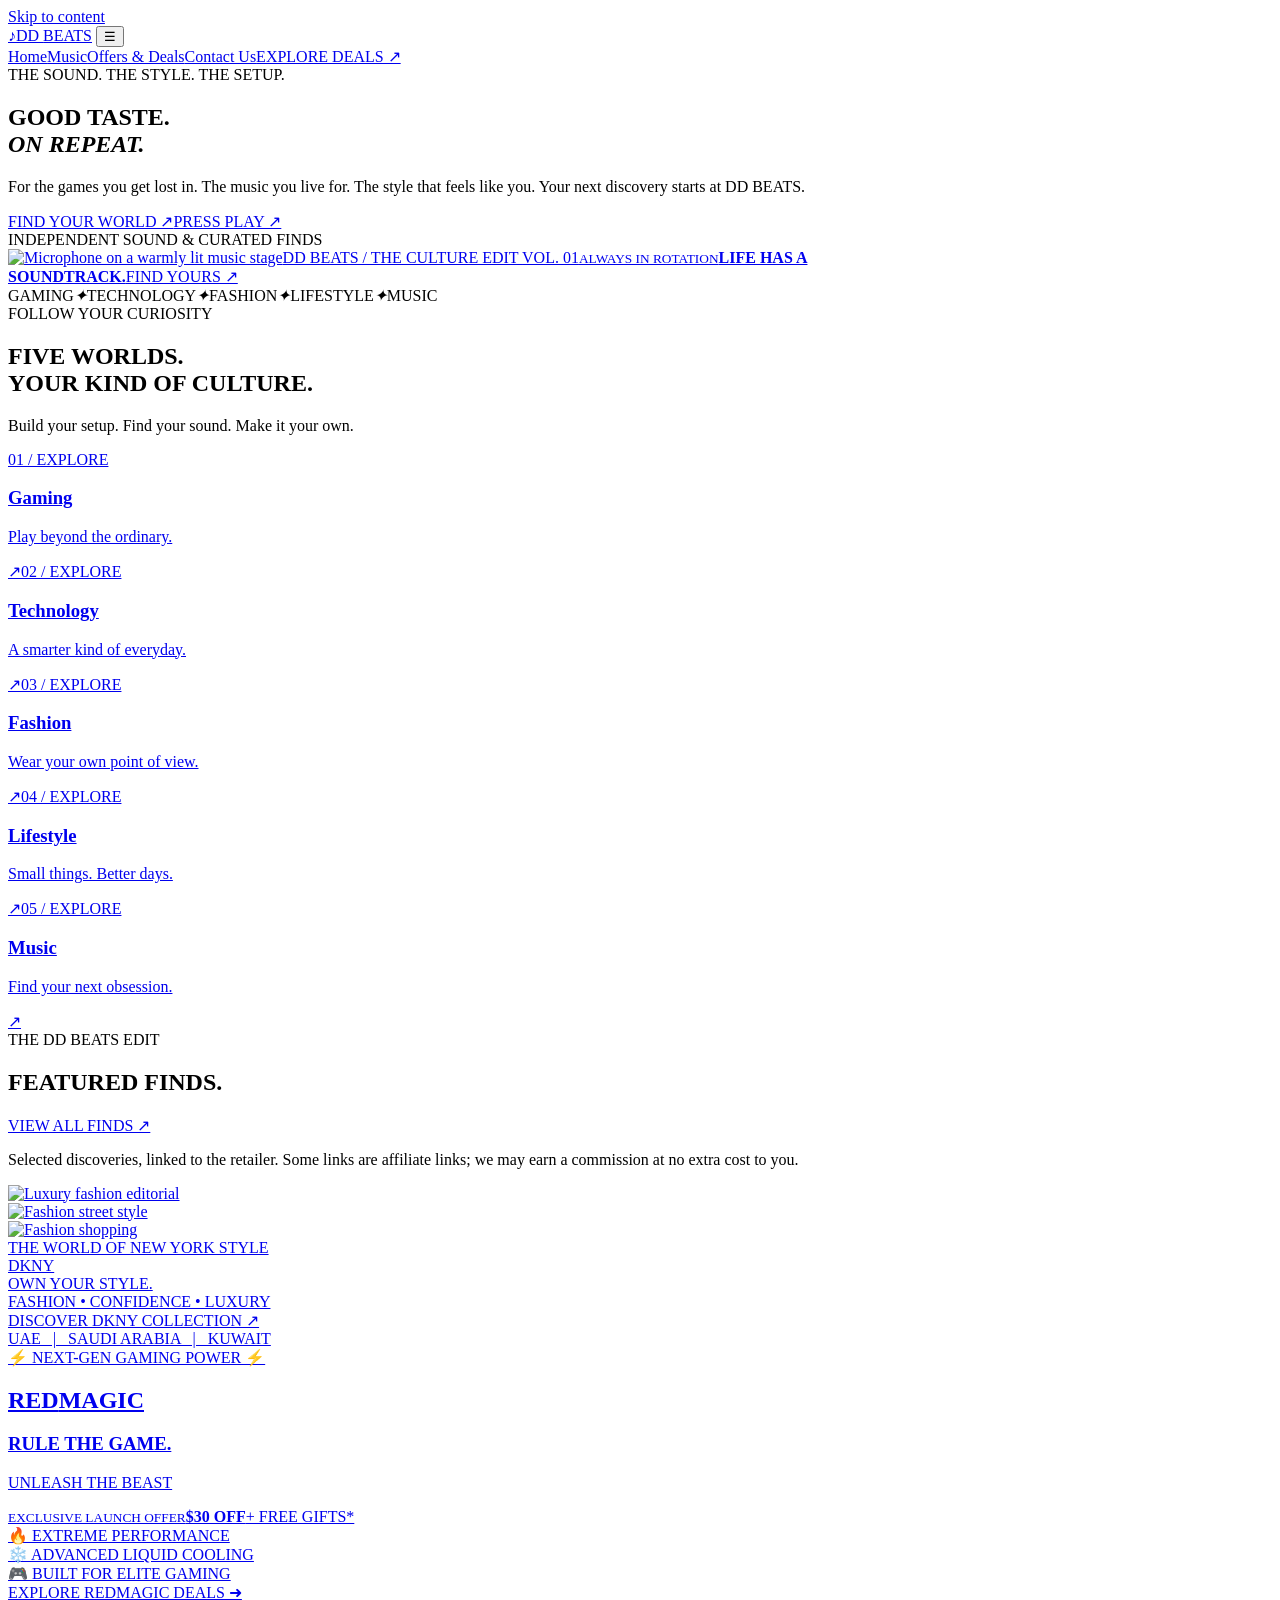
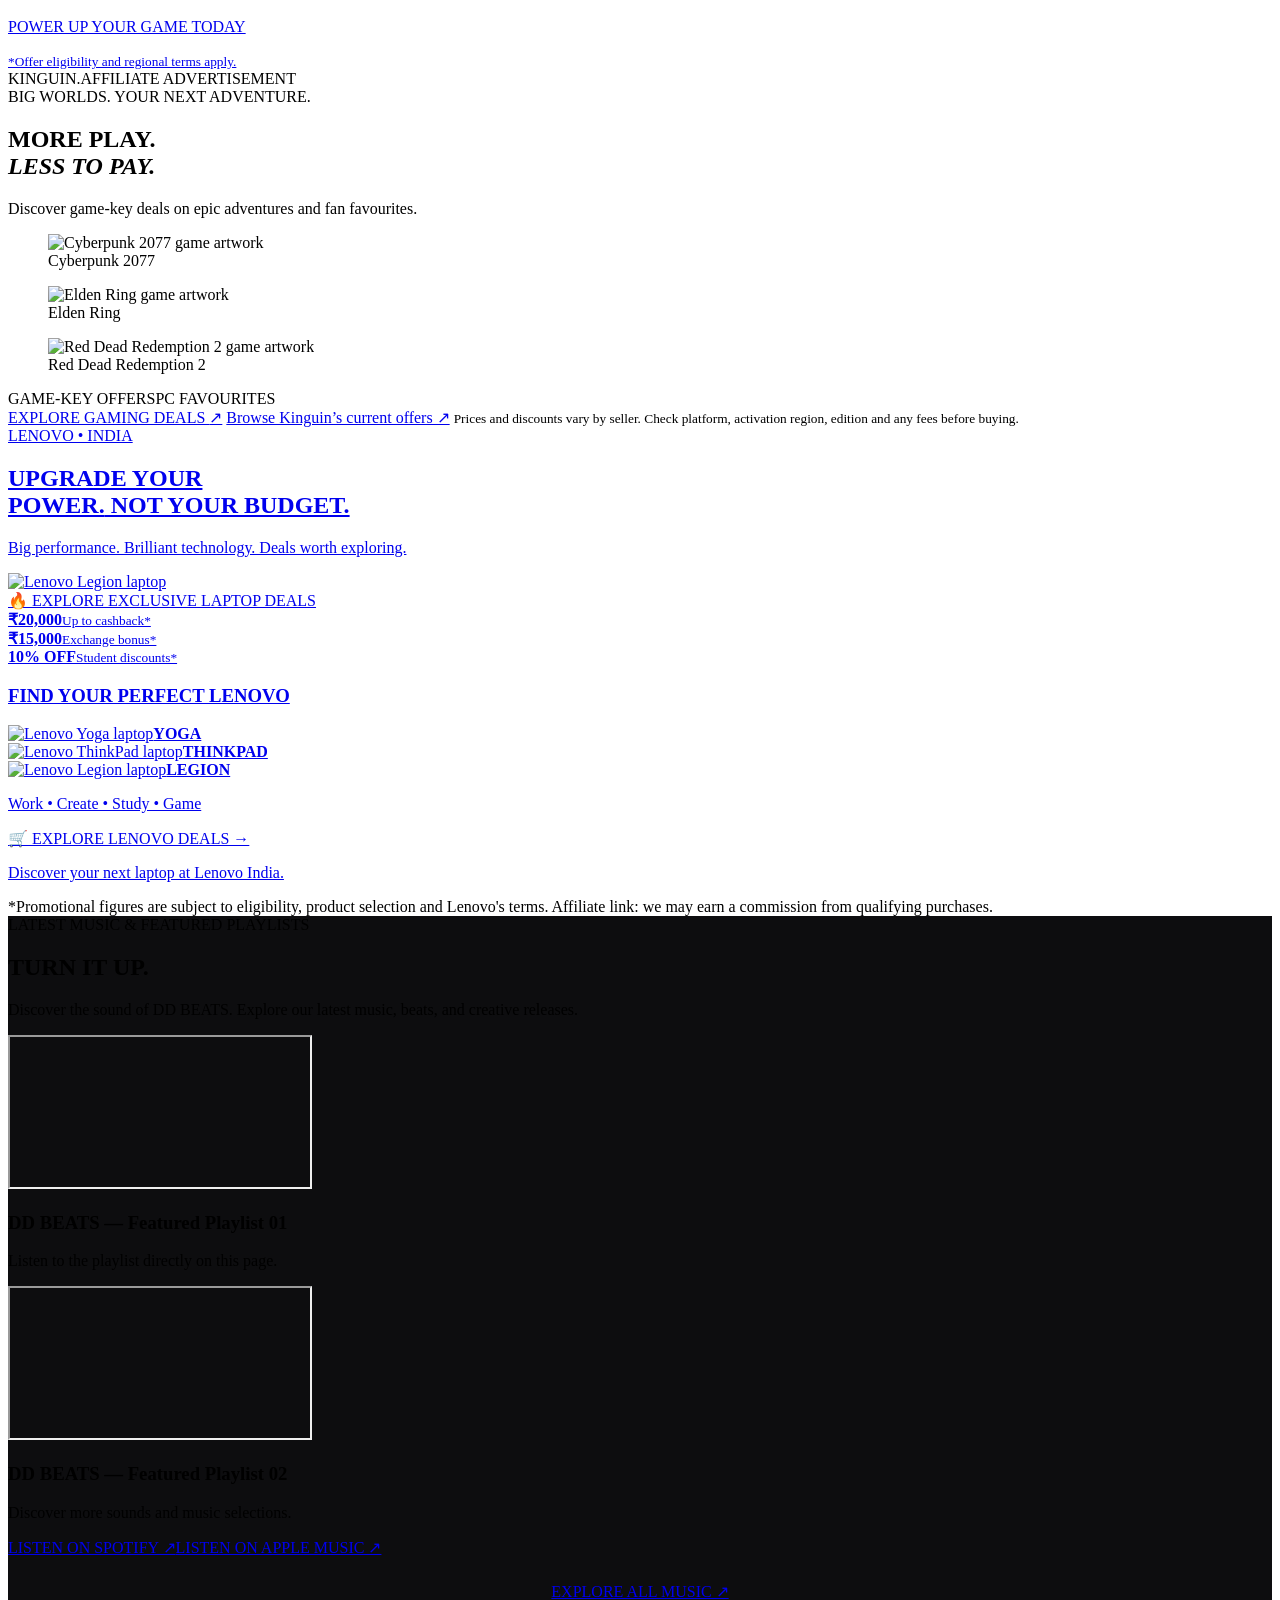
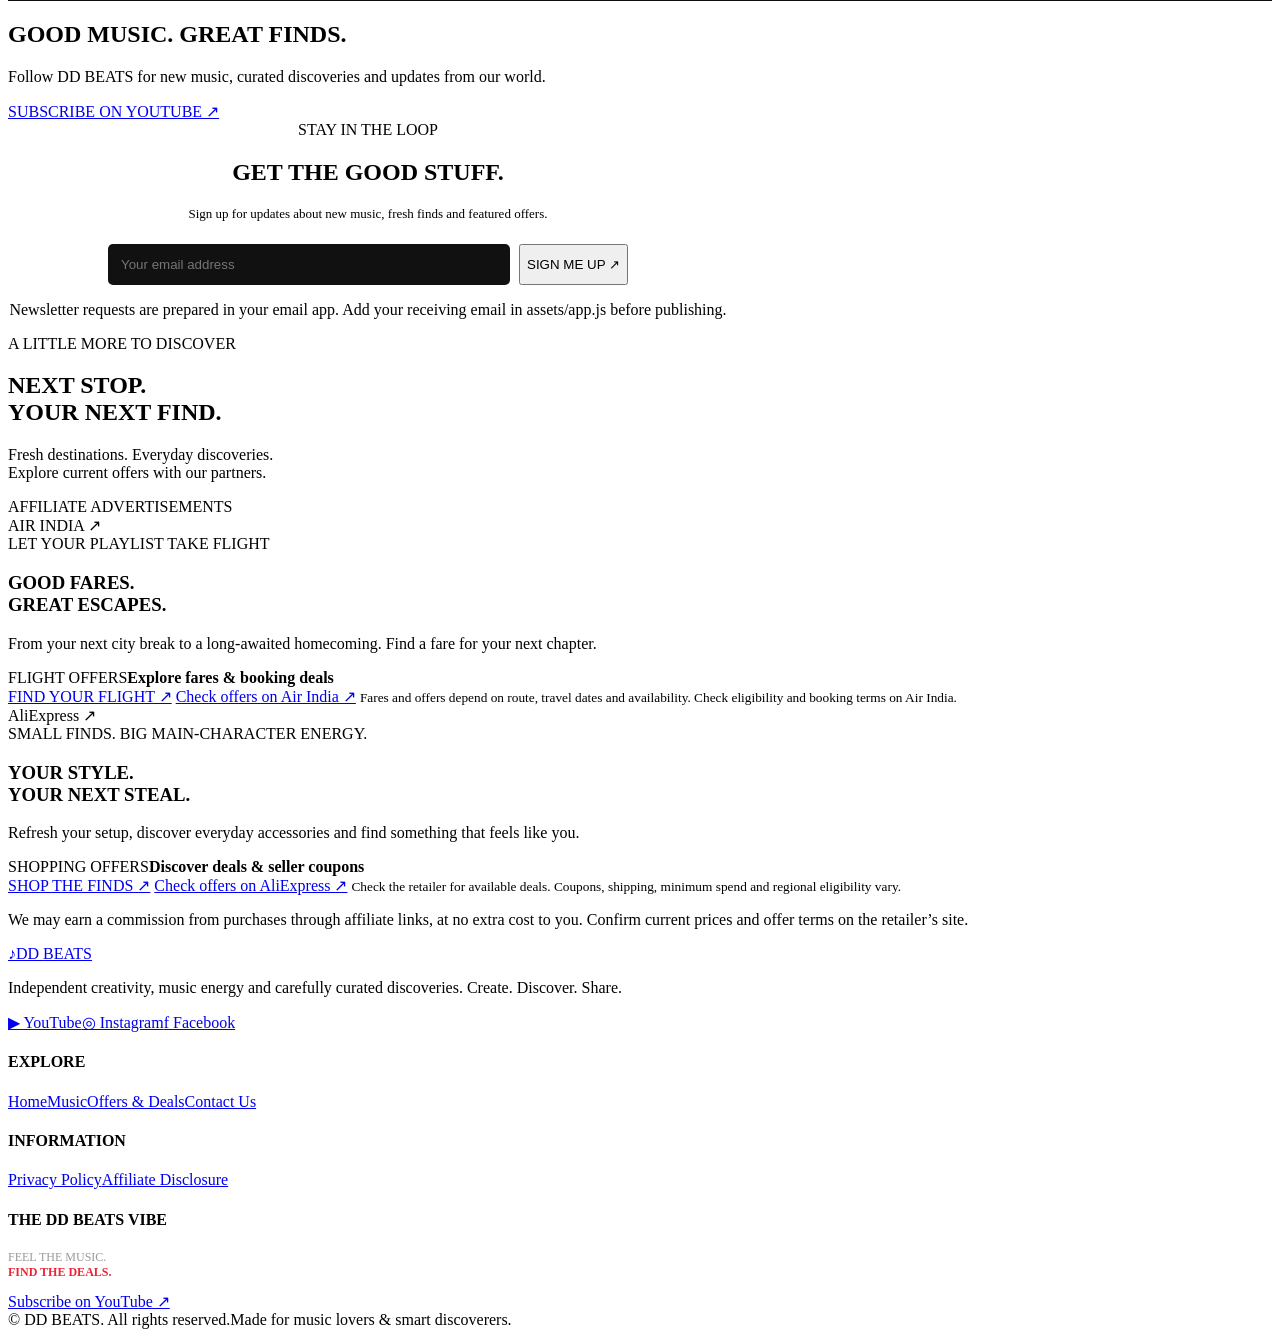
==== index.html @ 1988c942 "Add files via upload" ====
<!doctype html><html lang="en"><head><meta charset="utf-8"><meta name="viewport" content="width=device-width,initial-scale=1">
    <meta name="theme-color" content="#080809"><meta name="description" content="DD BEATS — Feel the Music. Find the Deals. Discover music, entertainment, gadgets and curated offers.">
    <title>Home | DD BEATS</title><link rel="icon" href="assets/favicon.svg" type="image/svg+xml"><link rel="stylesheet" href="assets/style.css"></head><body><a class="skip-link" href="#main-content">Skip to content</a><div class="topline"></div><header class="site-header"><div class="container nav-wrap">
    <a class="brand" href="index.html" aria-label="DD BEATS home"><span class="brand-mark">♪</span>DD <span>BEATS</span></a>
    <button type="button" class="menu-btn" aria-label="Open navigation" aria-expanded="false" aria-controls="main-navigation">☰</button>
    <nav id="main-navigation" class="nav" aria-label="Main navigation"><a href="index.html" class="active">Home</a><a href="music.html" class="">Music</a><a href="deals.html" class="">Offers & Deals</a><a href="contact.html" class="">Contact Us</a><a class="nav-cta" href="deals.html">EXPLORE DEALS ↗</a></nav>
    </div></header>
<main id="main-content"><section class="hero editorial-hero"><div class="container hero-grid"><div class="hero-intro"><span class="eyebrow">THE SOUND. THE STYLE. THE SETUP.</span><h1>GOOD TASTE.<br><em>ON REPEAT.</em></h1><p class="hero-copy">For the games you get lost in. The music you live for. The style that feels like you. Your next discovery starts at DD BEATS.</p><div class="actions"><a class="btn" href="#explore-worlds">FIND YOUR WORLD ↗</a><a class="btn btn-outline" href="music.html">PRESS PLAY ↗</a></div><div class="hero-footnote"><span class="live-dot"></span> INDEPENDENT SOUND & CURATED FINDS</div></div><a class="hero-cover" href="music.html"><img src="https://images.unsplash.com/photo-1516280440614-37939bbacd81?auto=format&amp;fit=crop&amp;w=1000&amp;q=85" alt="Microphone on a warmly lit music stage" fetchpriority="high"><span class="cover-top">DD BEATS / THE CULTURE EDIT <span>VOL. 01</span></span><span class="cover-bottom"><small>ALWAYS IN ROTATION</small><strong>LIFE HAS A<br>SOUNDTRACK.</strong><span>FIND YOURS ↗</span></span></a></div></section>
<div class="theme-strip"><div class="container"><span>GAMING</span><i>✦</i><span>TECHNOLOGY</span><i>✦</i><span>FASHION</span><i>✦</i><span>LIFESTYLE</span><i>✦</i><span>MUSIC</span></div></div>
<section class="section worlds" id="explore-worlds"><div class="container"><div class="section-head"><div><span class="eyebrow">FOLLOW YOUR CURIOSITY</span><h2>FIVE WORLDS.<br><span>YOUR KIND OF CULTURE.</span></h2></div><p>Build your setup. Find your sound. Make it your own.</p></div><div class="world-grid"><a class="world-card world-gaming" href="deals.html#gaming"><img src="assets/images/kinguin-cyberpunk.jpg" alt="" loading="lazy"><span class="world-number">01 / EXPLORE</span><div><h3>Gaming</h3><p>Play beyond the ordinary.</p></div><span class="world-arrow" aria-hidden="true">↗</span></a><a class="world-card world-technology" href="deals.html#technology"><img src="assets/images/lenovo-yoga.jpg" alt="" loading="lazy"><span class="world-number">02 / EXPLORE</span><div><h3>Technology</h3><p>A smarter kind of everyday.</p></div><span class="world-arrow" aria-hidden="true">↗</span></a><a class="world-card world-fashion" href="deals.html#fashion"><img src="https://images.unsplash.com/photo-1529139574466-a303027c1d8b?auto=format&fit=crop&w=800&q=80" alt="" loading="lazy"><span class="world-number">03 / EXPLORE</span><div><h3>Fashion</h3><p>Wear your own point of view.</p></div><span class="world-arrow" aria-hidden="true">↗</span></a><a class="world-card world-lifestyle" href="deals.html#lifestyle"><img src="https://images.unsplash.com/photo-1523275335684-37898b6baf30?auto=format&fit=crop&w=800&q=80" alt="" loading="lazy"><span class="world-number">04 / EXPLORE</span><div><h3>Lifestyle</h3><p>Small things. Better days.</p></div><span class="world-arrow" aria-hidden="true">↗</span></a><a class="world-card world-music" href="music.html"><img src="https://images.unsplash.com/photo-1505740420928-5e560c06d30e?auto=format&fit=crop&w=800&q=80" alt="" loading="lazy"><span class="world-number">05 / EXPLORE</span><div><h3>Music</h3><p>Find your next obsession.</p></div><span class="world-arrow" aria-hidden="true">↗</span></a></div></div></section><section class="section-sm" id="featured-deals"><div class="container"><div class="section-head"><div><span class="eyebrow">THE DD BEATS EDIT</span><h2>FEATURED <span>FINDS.</span></h2></div><a class="text-link" href="deals.html#featured-deals">VIEW ALL FINDS ↗</a></div><div class="deal-grid home-finds" id="homeFinds"></div><p class="edit-note">Selected discoveries, linked to the retailer. Some links are affiliate links; we may earn a commission at no extra cost to you.</p></div></section><section class="section-sm" aria-label="DKNY sponsored collection"><div class="container">
<a class="dkny-link" href="https://plrvq.com/g/o8vhdobxgs20f57aac0a414deb9469/" target="_blank" rel="nofollow sponsored noopener" aria-label="Discover DKNY collection (opens in a new tab)">
<div class="dkny-ad">
  <div class="dkny-photo photo-one"><img src="https://images.unsplash.com/photo-1539109136881-3be0616acf4b?w=700&amp;auto=format&amp;fit=crop" alt="Luxury fashion editorial" loading="lazy"></div>
  <div class="dkny-photo photo-two"><img src="https://images.unsplash.com/photo-1529139574466-a303027c1d8b?w=700&amp;auto=format&amp;fit=crop" alt="Fashion street style" loading="lazy"></div>
  <div class="dkny-photo photo-three"><img src="https://images.unsplash.com/photo-1483985988355-763728e1935b?w=700&amp;auto=format&amp;fit=crop" alt="Fashion shopping" loading="lazy"></div>
  <div class="dkny-overlay"></div>
  <div class="dkny-content">
    <div class="dkny-top">THE WORLD OF NEW YORK STYLE</div>
    <div class="dkny-logo">DKNY</div>
    <div class="dkny-line"></div>
    <div class="dkny-heading">OWN YOUR STYLE.</div>
    <div class="dkny-sub">FASHION • CONFIDENCE • LUXURY</div>
    <div class="dkny-button">DISCOVER DKNY COLLECTION ↗</div>
    <div class="dkny-bottom">UAE &nbsp; | &nbsp; SAUDI ARABIA &nbsp; | &nbsp; KUWAIT</div>
  </div>
  <div class="dkny-shine"></div>
</div>
</a>
</div></section>
<section class="section-sm" aria-label="REDMAGIC and Kinguin sponsored deals"><div class="container home-sponsored-pair">
<div class="rm-ad">
  <a class="rm-link" href="https://yyczo.com/c/qmttmvxh1u20f57aac0a56637026d8/" target="_blank" rel="sponsored noopener" aria-label="Explore REDMAGIC deals (opens in a new tab)">
    <div class="rm-content">
      <div class="rm-top">⚡ NEXT-GEN GAMING POWER ⚡</div>
      <h2 class="rm-logo">RED<span>MAGIC</span></h2>
      <h3 class="rm-heading">RULE THE GAME.</h3>
      <p class="rm-sub">UNLEASH THE BEAST</p>
      <div class="rm-offer"><small>EXCLUSIVE LAUNCH OFFER</small><strong>$30 OFF</strong><span>+ FREE GIFTS*</span></div>
      <div class="rm-features">🔥 EXTREME PERFORMANCE<br>❄️ ADVANCED LIQUID COOLING<br>🎮 BUILT FOR ELITE GAMING</div>
      <div class="rm-button">EXPLORE REDMAGIC DEALS ➜</div>
      <p class="rm-bottom">POWER UP YOUR GAME TODAY</p>
      <small>*Offer eligibility and regional terms apply.</small>
    </div>
  </a>
  <div class="rm-glow"></div>
</div>
<article class="home-game-promo" aria-labelledby="home-kinguin-title">
<div class="game-promo-header"><span class="game-brand">KINGUIN<span class="game-brand-dot">.</span></span><span class="ad-caption">AFFILIATE ADVERTISEMENT</span></div>
<span class="promo-kicker">BIG WORLDS. YOUR NEXT ADVENTURE.</span>
<h2 id="home-kinguin-title">MORE PLAY.<br><em>LESS TO PAY.</em></h2>
<p>Discover game-key deals on epic adventures and fan favourites.</p>
<div class="home-game-art">
<figure><img src="assets/images/kinguin-cyberpunk.jpg" alt="Cyberpunk 2077 game artwork" loading="lazy" width="460" height="215"><figcaption>Cyberpunk 2077</figcaption></figure>
<figure><img src="assets/images/kinguin-elden-ring.jpg" alt="Elden Ring game artwork" loading="lazy" width="460" height="215"><figcaption>Elden Ring</figcaption></figure>
<figure><img src="assets/images/kinguin-red-dead.jpg" alt="Red Dead Redemption 2 game artwork" loading="lazy" width="460" height="215"><figcaption>Red Dead Redemption 2</figcaption></figure>
</div>
<div class="game-deal-strip"><span>GAME-KEY OFFERS</span><span>PC FAVOURITES</span></div>
<a class="game-shop-link" href="https://ficca2021.com/c/ai7w5urbci20f57aac0a73f469699a/" target="_blank" rel="nofollow sponsored noopener" aria-label="Explore Kinguin game deals (opens in a new tab)">EXPLORE GAMING DEALS <span aria-hidden="true">↗</span></a>
<a class="game-official-link" href="https://www.kinguin.net/" target="_blank" rel="noopener">Browse Kinguin’s current offers ↗</a>
<small>Prices and discounts vary by seller. Check platform, activation region, edition and any fees before buying.</small>
</article>
</div></section>
<section class="section-sm" aria-label="Lenovo sponsored laptop deals"><div class="container">
<div class="lenovo-deal">
<a class="lenovo-link" href="https://bednari.com/c/6iia5dppfe20f57aac0acc01b591a8/" target="_blank" rel="sponsored nofollow noopener" aria-label="Explore Lenovo India deals (opens in a new tab)">
<div class="lenovo-brand">LENOVO • INDIA</div>
<h2 class="lenovo-heading">UPGRADE YOUR<br><span>POWER.</span> NOT YOUR BUDGET.</h2>
<p>Big performance. Brilliant technology. Deals worth exploring.</p>
<img class="hero-img" src="assets/images/lenovo-legion.jpg" alt="Lenovo Legion laptop" loading="lazy" width="713" height="421">
<br><span class="offer">🔥 EXPLORE EXCLUSIVE LAPTOP DEALS</span>
<div class="grid">
<div class="tile"><b>₹20,000</b><small>Up to cashback*</small></div>
<div class="tile"><b>₹15,000</b><small>Exchange bonus*</small></div>
<div class="tile"><b>10% OFF</b><small>Student discounts*</small></div>
</div>
<h3>FIND YOUR PERFECT LENOVO</h3>
<div class="products">
<div><img src="assets/images/lenovo-yoga.jpg" alt="Lenovo Yoga laptop" loading="lazy" width="713" height="421"><b>YOGA</b></div>
<div><img src="assets/images/lenovo-thinkpad.jpg" alt="Lenovo ThinkPad laptop" loading="lazy" width="713" height="421"><b>THINKPAD</b></div>
<div><img src="assets/images/lenovo-legion.jpg" alt="Lenovo Legion laptop" loading="lazy" width="713" height="421"><b>LEGION</b></div>
</div>
<p>Work • Create • Study • Game</p>
<div class="cta">🛒 EXPLORE LENOVO DEALS →</div>
<p>Discover your next laptop at Lenovo India.</p>
</a>
<div class="note">*Promotional figures are subject to eligibility, product selection and Lenovo's terms. Affiliate link: we may earn a commission from qualifying purchases.</div>
</div>
</div></section>

<section class="section-sm" style="background:#0d0d0f"><div class="container"><div class="section-head"><div><span class="eyebrow">LATEST MUSIC & FEATURED PLAYLISTS</span><h2>TURN IT <span>UP.</span></h2></div><p>Discover the sound of DD BEATS. Explore our latest music, beats, and creative releases.</p></div>
<div class="playlist-grid">
<div class="playlist-card reveal"><div class="video-wrap"><iframe src="https://www.youtube-nocookie.com/embed/videoseries?list=PLUKrH1WHczQI" title="DD BEATS playlist 1" loading="lazy" allow="accelerometer; clipboard-write; encrypted-media; gyroscope; picture-in-picture; web-share" allowfullscreen></iframe></div><h3>DD BEATS — Featured Playlist 01</h3><p>Listen to the playlist directly on this page.</p></div>
<div class="playlist-card reveal"><div class="video-wrap"><iframe src="https://www.youtube-nocookie.com/embed/videoseries?list=PLdFpDMATgaMU" title="DD BEATS playlist 2" loading="lazy" allow="accelerometer; clipboard-write; encrypted-media; gyroscope; picture-in-picture; web-share" allowfullscreen></iframe></div><h3>DD BEATS — Featured Playlist 02</h3><p>Discover more sounds and music selections.</p></div></div>
<div class="actions"><a class="btn" href="https://open.spotify.com/artist/5628mGyMKkoQ2eFpWcrQDi?si=gBpikFy2T_W6QE-I1jjmGQ" target="_blank" rel="noopener">LISTEN ON SPOTIFY ↗</a><a class="btn btn-outline" href="https://music.apple.com/us/artist/dhamdhammabeats/1826293617" target="_blank" rel="noopener">LISTEN ON APPLE MUSIC ↗</a></div>
<div style="text-align:center;margin-top:25px"><a class="btn btn-outline" href="music.html">EXPLORE ALL MUSIC ↗</a></div></div></section>

<section class="section-sm"><div class="container"><div class="cta-band"><div class="cta-content"><div><h2>GOOD MUSIC. GREAT FINDS.</h2><p>Follow DD BEATS for new music, curated discoveries and updates from our world.</p></div><a class="btn" data-social="youtube" href="https://www.youtube.com/@DhamDhammaBeats" target="_blank" rel="noopener">SUBSCRIBE ON YOUTUBE ↗</a></div></div></div></section>
<section class="section-sm"><div class="container" style="max-width:720px;text-align:center"><span class="eyebrow">STAY IN THE LOOP</span><h2 class="page-title">GET THE <span>GOOD STUFF.</span></h2><p style="color:var(--muted);font-size:13px;margin:14px auto 22px">Sign up for updates about new music, fresh finds and featured offers.</p>
<form name="newsletter" method="POST" data-netlify="true" netlify-honeypot="bot-field"><input type="hidden" name="form-name" value="newsletter"><p hidden><label>Do not fill this out: <input name="bot-field"></label></p><div class="newsletter-fields" style="display:flex;gap:9px;max-width:520px;margin:auto"><input name="email" type="email" required placeholder="Your email address" style="min-width:0;flex:1;background:#111;border:1px solid var(--line);padding:13px;color:white;border-radius:5px"><button class="btn" type="submit">SIGN ME UP ↗</button></div></form><p class="form-note">Newsletter requests are prepared in your email app. Add your receiving email in assets/app.js before publishing.</p></div></section>
<section class="section partner-section home-bottom-promos" aria-labelledby="bottom-offers-title"><div class="container">
<div class="section-head"><div><span class="eyebrow">A LITTLE MORE TO DISCOVER</span><h2 id="bottom-offers-title">NEXT STOP.<br><span>YOUR NEXT FIND.</span></h2></div><p>Fresh destinations. Everyday discoveries.<br>Explore current offers with our partners.</p></div>
<div class="partner-label">AFFILIATE ADVERTISEMENTS</div>
<div class="partner-grid">
<article class="travel-promo bottom-partner-card">
<div class="partner-brand">AIR INDIA <span aria-hidden="true">↗</span></div>
<span class="promo-kicker">LET YOUR PLAYLIST TAKE FLIGHT</span>
<h3>GOOD FARES.<br>GREAT ESCAPES.</h3>
<p>From your next city break to a long-awaited homecoming. Find a fare for your next chapter.</p>
<div class="partner-offer"><span>FLIGHT OFFERS</span><strong>Explore fares &amp; booking deals</strong></div>
<a class="promo-button" href="https://tjzuh.com/g/sn97jhuq0o20f57aac0aac2e3b3be8/" target="_blank" rel="sponsored nofollow noopener" aria-label="Explore Air India flights (opens in a new tab)">FIND YOUR FLIGHT ↗</a>
<a class="official-offers" href="https://www.airindia.com/en-in/book-flights/" target="_blank" rel="noopener">Check offers on Air India ↗</a>
<small>Fares and offers depend on route, travel dates and availability. Check eligibility and booking terms on Air India.</small>
</article>
<article class="shopping-promo bottom-partner-card">
<div class="partner-brand">AliExpress <span aria-hidden="true">↗</span></div>
<span class="promo-kicker">SMALL FINDS. BIG MAIN-CHARACTER ENERGY.</span>
<h3>YOUR STYLE.<br>YOUR NEXT STEAL.</h3>
<p>Refresh your setup, discover everyday accessories and find something that feels like you.</p>
<div class="partner-offer"><span>SHOPPING OFFERS</span><strong>Discover deals &amp; seller coupons</strong></div>
<a class="promo-button" href="https://rzekl.com/c/1e8d11449420f57aac0a16525dc3e8/" target="_blank" rel="sponsored nofollow noopener" aria-label="Explore AliExpress shopping deals (opens in a new tab)">SHOP THE FINDS ↗</a>
<a class="official-offers" href="https://www.aliexpress.com/" target="_blank" rel="noopener">Check offers on AliExpress ↗</a>
<small>Check the retailer for available deals. Coupons, shipping, minimum spend and regional eligibility vary.</small>
</article>
</div><p class="edit-note">We may earn a commission from purchases through affiliate links, at no extra cost to you. Confirm current prices and offer terms on the retailer’s site.</p>
</div></section>
</main><footer class="site-footer"><div class="container"><div class="footer-grid">
    <div class="footer-brand"><a class="brand" href="index.html"><span class="brand-mark">♪</span>DD <span>BEATS</span></a>
    <p>Independent creativity, music energy and carefully curated discoveries. Create. Discover. Share.</p>
    <div class="social-list"><a class="social-btn" data-social="youtube" href="https://www.youtube.com/@DhamDhammaBeats" target="_blank" rel="noopener">▶ YouTube</a><a class="social-btn" data-social="instagram" href="https://www.instagram.com/boomba_ba_da/" target="_blank" rel="noopener">◎ Instagram</a><a class="social-btn" data-social="facebook" href="https://www.facebook.com/61594689844189/" target="_blank" rel="noopener">f Facebook</a></div></div>
    <div class="footer-col"><h4>EXPLORE</h4><a href="index.html">Home</a><a href="music.html">Music</a><a href="deals.html">Offers & Deals</a><a href="contact.html">Contact Us</a></div>
    <div class="footer-col"><h4>INFORMATION</h4><a href="privacy.html">Privacy Policy</a><a href="disclosure.html">Affiliate Disclosure</a></div>
    <div class="footer-col"><h4>THE DD BEATS VIBE</h4><p style="color:#999;font-size:12px">FEEL THE MUSIC.<br><strong style="color:#ed2435">FIND THE DEALS.</strong></p><a href="https://www.youtube.com/@DhamDhammaBeats" target="_blank" rel="noopener">Subscribe on YouTube ↗</a></div>
    </div><div class="footer-bottom"><span>© <span data-year></span> DD BEATS. All rights reserved.</span><span>Made for music lovers & smart discoverers.</span></div></div></footer>
    <script src="assets/app.js"></script></body></html>
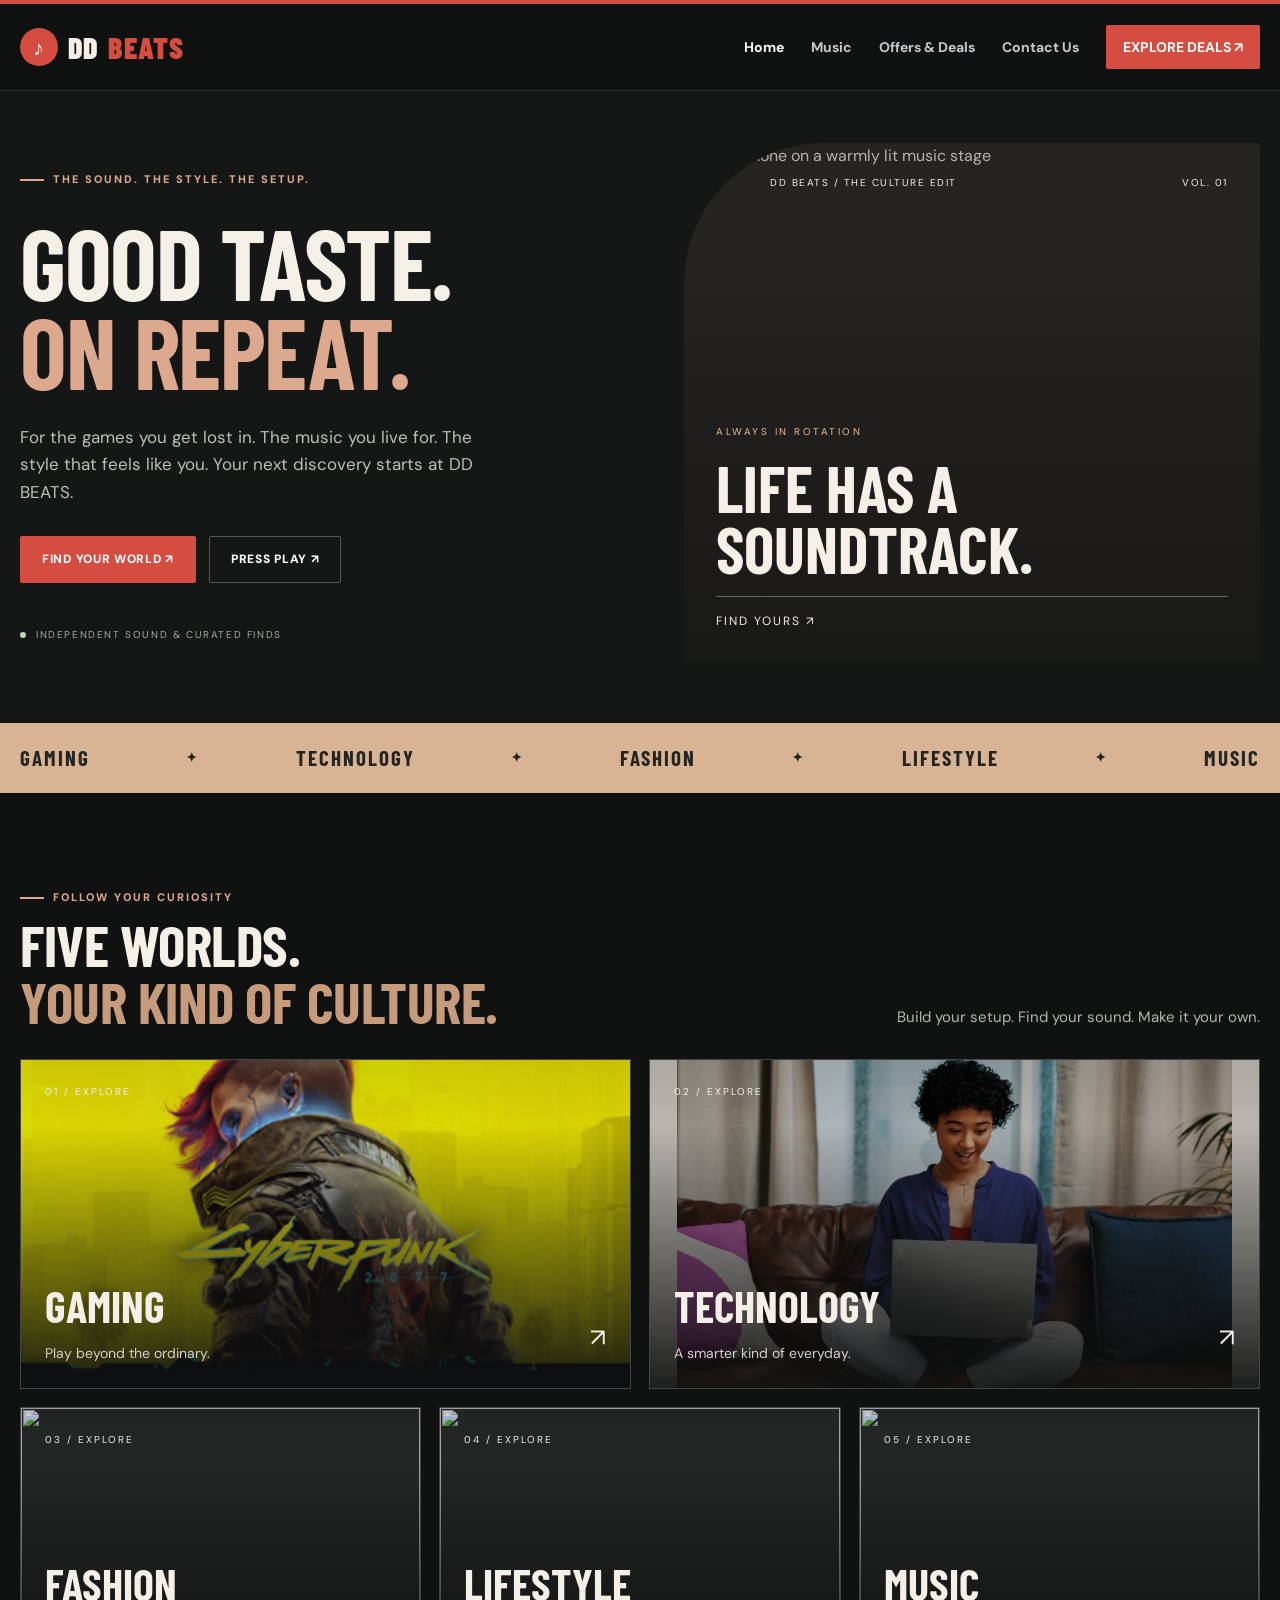
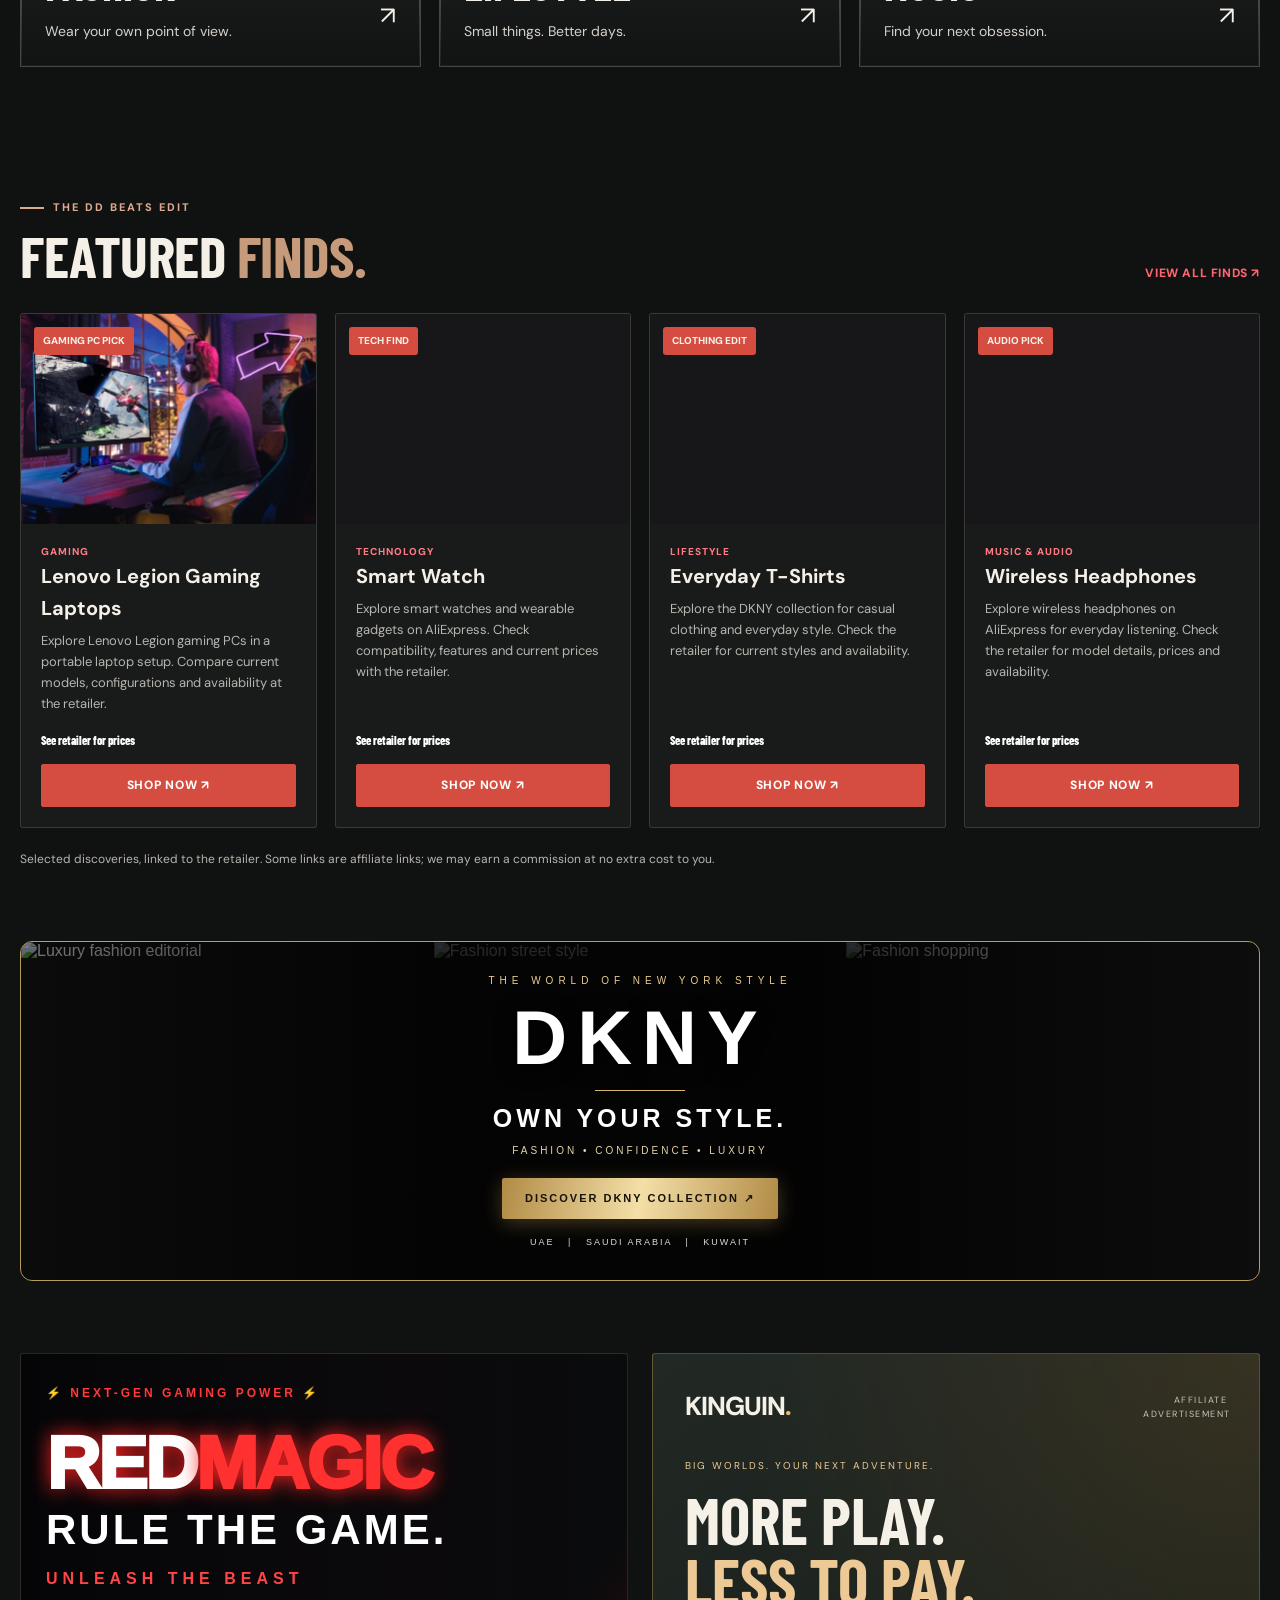
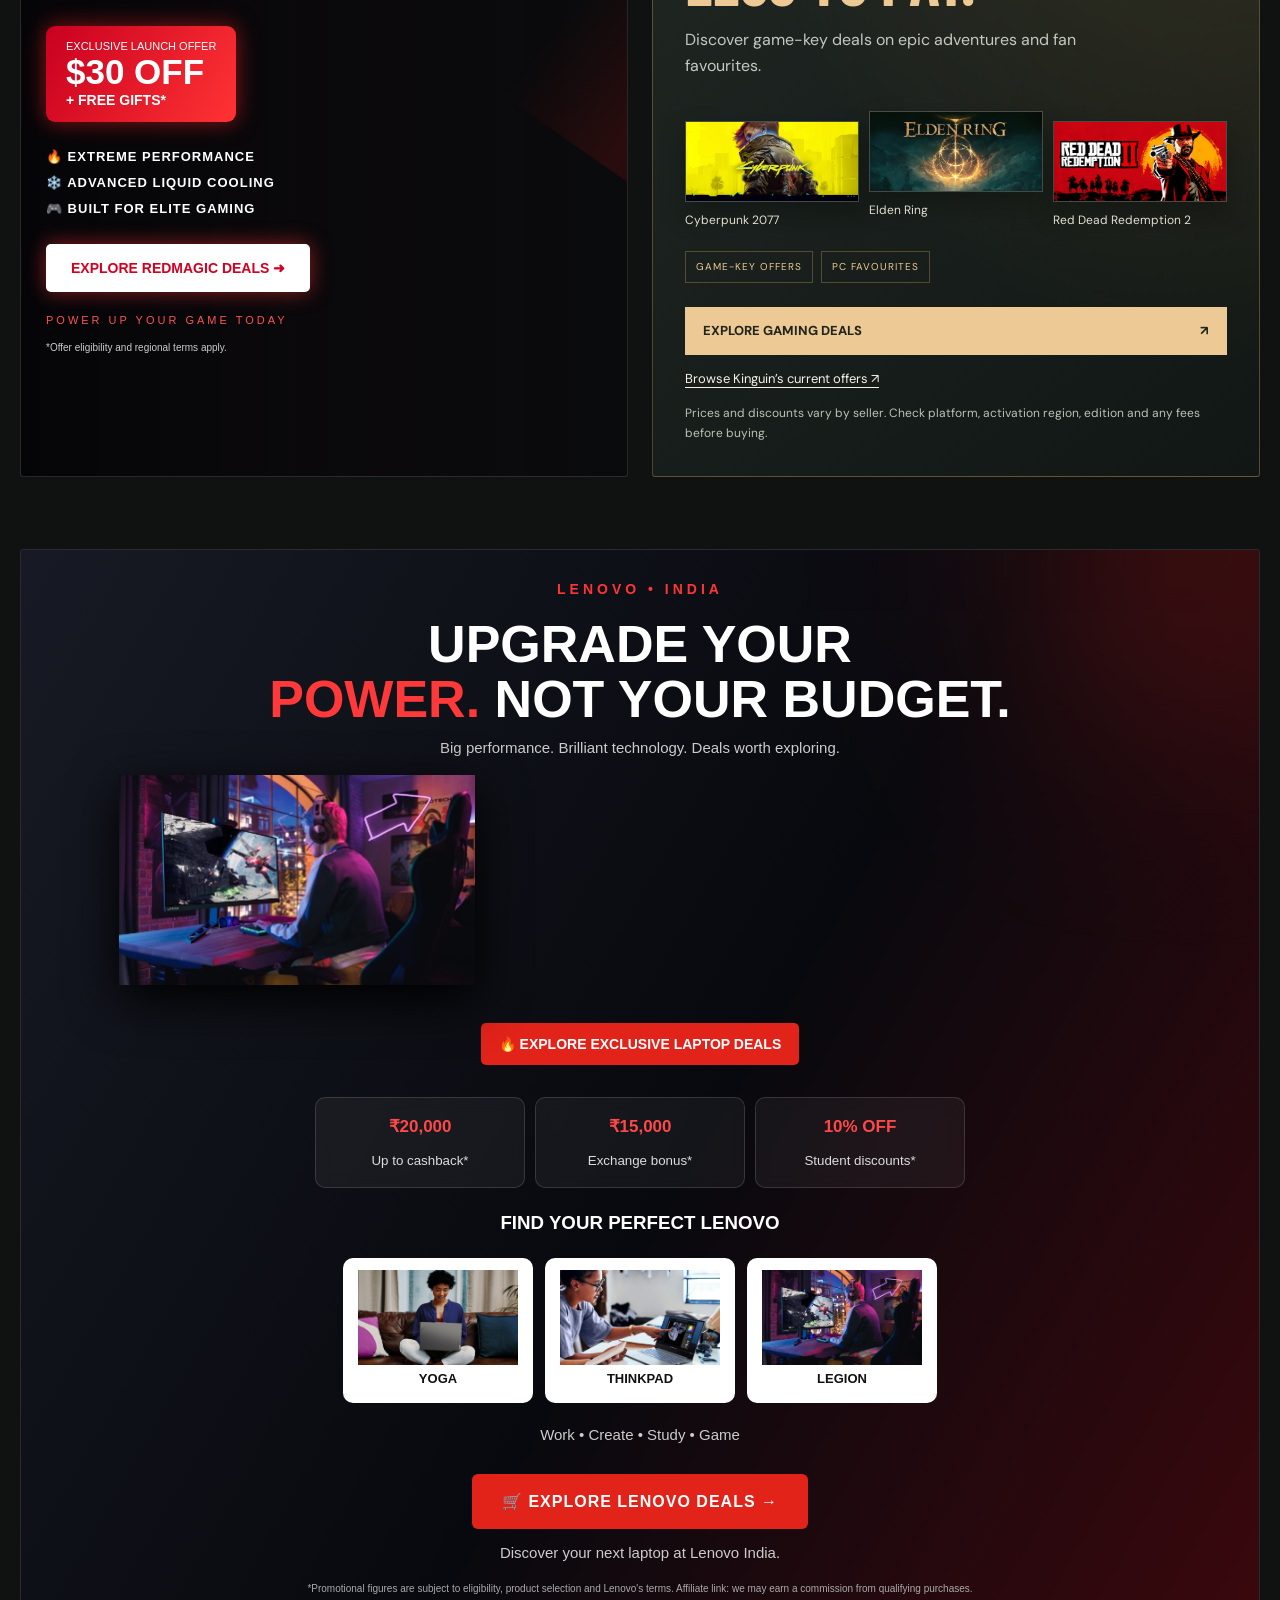
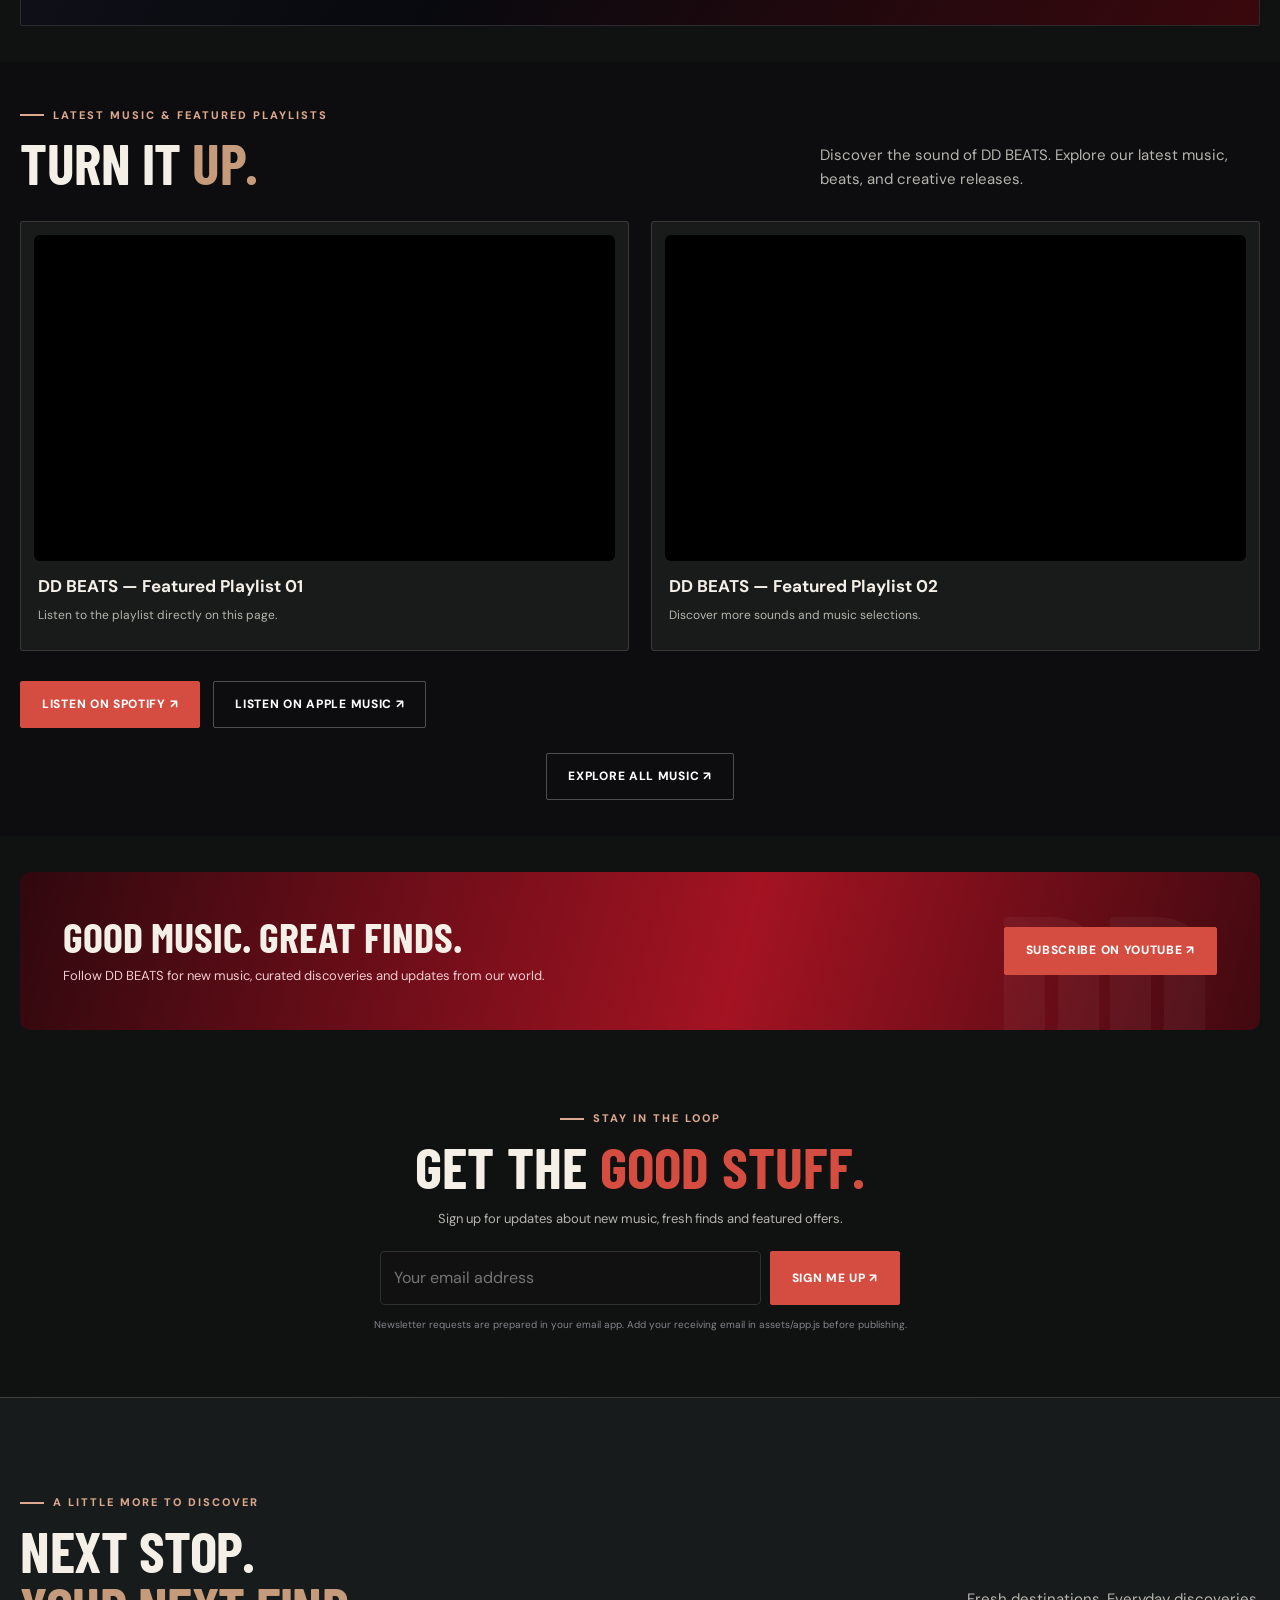
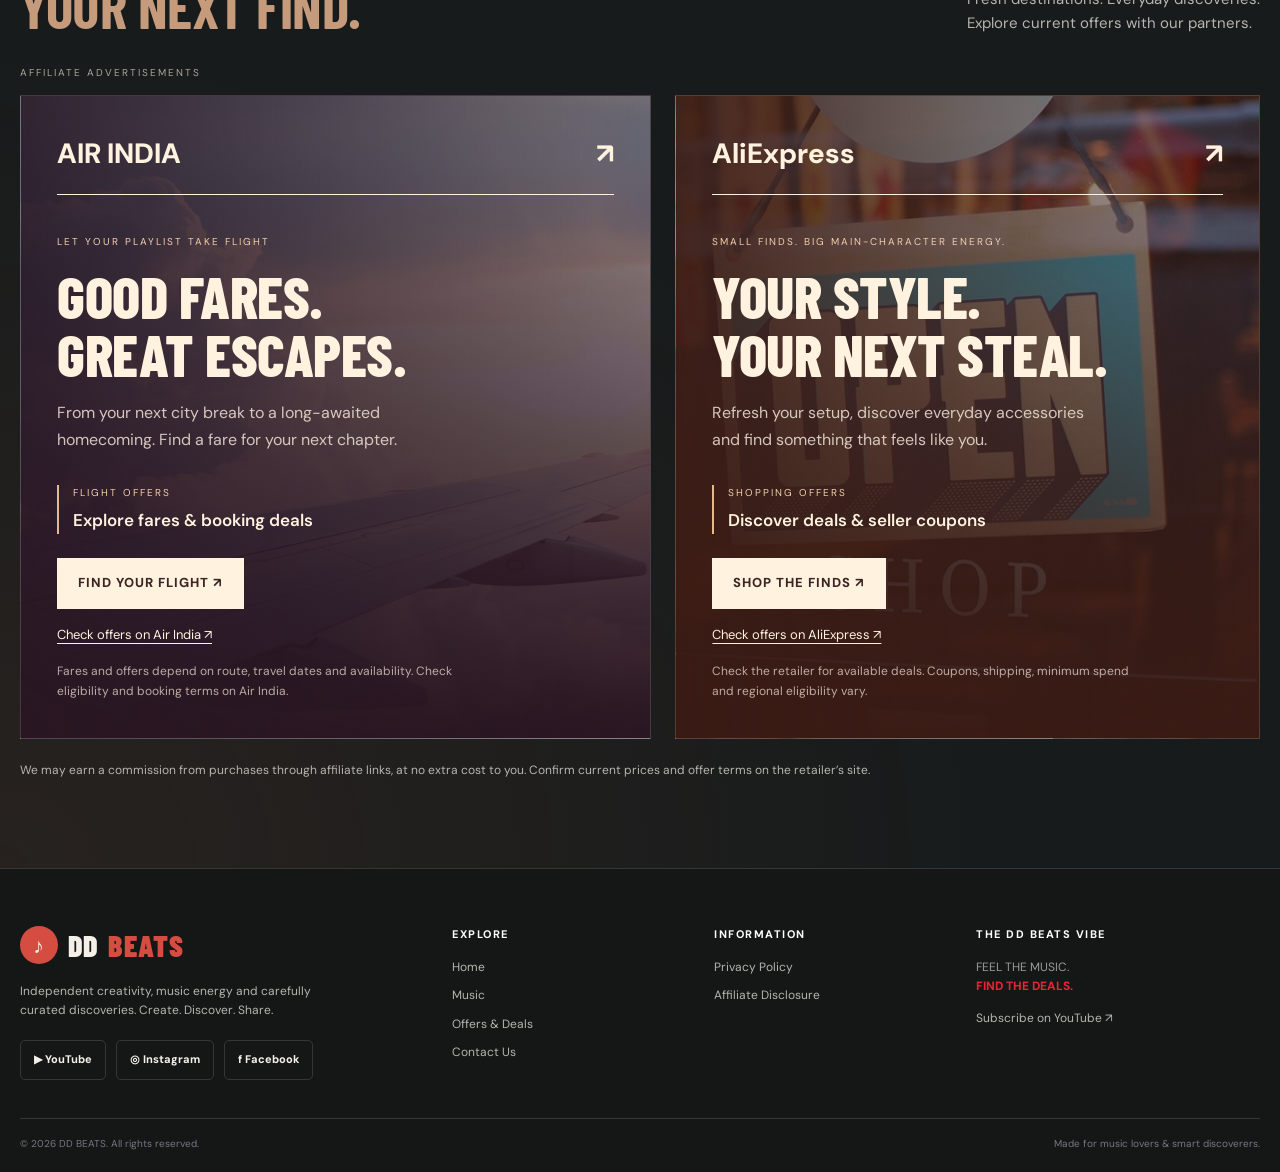
==== commit 1c7c930f: "Update index.html" ====
--- a/index.html
+++ b/index.html
@@ -1,6 +1,21 @@
 <!doctype html><html lang="en"><head><meta charset="utf-8"><meta name="viewport" content="width=device-width,initial-scale=1">
-    <meta name="theme-color" content="#080809"><meta name="description" content="DD BEATS — Feel the Music. Find the Deals. Discover music, entertainment, gadgets and curated offers.">
-    <title>Home | DD BEATS</title><link rel="icon" href="assets/favicon.svg" type="image/svg+xml"><link rel="stylesheet" href="assets/style.css"></head><body><a class="skip-link" href="#main-content">Skip to content</a><div class="topline"></div><header class="site-header"><div class="container nav-wrap">
+    <meta name="theme-color" content="#080809">
+    <!-- DD BEATS SEO START -->
+<title>DD BEATS | Music, Gaming, Technology &amp; Curated Deals</title>
+<meta name="description" content="Discover DD BEATS: music, beats, playlists, gaming, technology, gadgets and curated online deals. Explore entertainment and finds from around the world.">
+<meta name="robots" content="index, follow, max-image-preview:large">
+<link rel="canonical" href="https://ddbeats28.github.io/ddbeats/">
+<meta property="og:locale" content="en_US">
+<meta property="og:type" content="website">
+<meta property="og:site_name" content="DD BEATS">
+<meta property="og:title" content="DD BEATS — Feel the Music. Find the Deals.">
+<meta property="og:description" content="Explore music, gaming, technology, entertainment and curated finds from DD BEATS.">
+<meta property="og:url" content="https://ddbeats28.github.io/ddbeats/">
+<meta name="twitter:card" content="summary">
+<meta name="twitter:title" content="DD BEATS — Feel the Music. Find the Deals.">
+<meta name="twitter:description" content="Explore music, gaming, technology, entertainment and curated finds from DD BEATS.">
+<script type="application/ld+json">{"@context":"https://schema.org","@graph":[{"@type":"WebPage","@id":"https://ddbeats28.github.io/ddbeats/#webpage","url":"https://ddbeats28.github.io/ddbeats/","name":"DD BEATS | Music, Gaming, Technology & Curated Deals","description":"Discover DD BEATS: music, beats, playlists, gaming, technology, gadgets and curated online deals. Explore entertainment and finds from around the world.","isPartOf":{"@id":"https://ddbeats28.github.io/ddbeats/#website"},"inLanguage":"en"},{"@type":"BreadcrumbList","@id":"https://ddbeats28.github.io/ddbeats/#breadcrumb","itemListElement":[{"@type":"ListItem","position":1,"name":"Home","item":"https://ddbeats28.github.io/ddbeats/"},{"@type":"ListItem","position":2,"name":"Home","item":"https://ddbeats28.github.io/ddbeats/"}]},{"@type":"WebSite","@id":"https://ddbeats28.github.io/ddbeats/#website","url":"https://ddbeats28.github.io/ddbeats/","name":"DD BEATS","description":"Discover DD BEATS: music, beats, playlists, gaming, technology, gadgets and curated online deals. Explore entertainment and finds from around the world.","inLanguage":"en","publisher":{"@id":"https://ddbeats28.github.io/ddbeats/#organization"}},{"@type":"Organization","@id":"https://ddbeats28.github.io/ddbeats/#organization","name":"DD BEATS","url":"https://ddbeats28.github.io/ddbeats/","logo":"https://ddbeats28.github.io/ddbeats/assets/favicon.svg","sameAs":["https://www.youtube.com/@DhamDhammaBeats","https://www.instagram.com/boomba_ba_da/","https://www.facebook.com/61594689844189/"]}]}</script>
+<!-- DD BEATS SEO END --><link rel="icon" href="assets/favicon.svg" type="image/svg+xml"><link rel="stylesheet" href="assets/style.css"></head><body><a class="skip-link" href="#main-content">Skip to content</a><div class="topline"></div><header class="site-header"><div class="container nav-wrap">
     <a class="brand" href="index.html" aria-label="DD BEATS home"><span class="brand-mark">♪</span>DD <span>BEATS</span></a>
     <button type="button" class="menu-btn" aria-label="Open navigation" aria-expanded="false" aria-controls="main-navigation">☰</button>
     <nav id="main-navigation" class="nav" aria-label="Main navigation"><a href="index.html" class="active">Home</a><a href="music.html" class="">Music</a><a href="deals.html" class="">Offers & Deals</a><a href="contact.html" class="">Contact Us</a><a class="nav-cta" href="deals.html">EXPLORE DEALS ↗</a></nav>
@@ -131,4 +146,4 @@
     <div class="footer-col"><h4>INFORMATION</h4><a href="privacy.html">Privacy Policy</a><a href="disclosure.html">Affiliate Disclosure</a></div>
     <div class="footer-col"><h4>THE DD BEATS VIBE</h4><p style="color:#999;font-size:12px">FEEL THE MUSIC.<br><strong style="color:#ed2435">FIND THE DEALS.</strong></p><a href="https://www.youtube.com/@DhamDhammaBeats" target="_blank" rel="noopener">Subscribe on YouTube ↗</a></div>
     </div><div class="footer-bottom"><span>© <span data-year></span> DD BEATS. All rights reserved.</span><span>Made for music lovers & smart discoverers.</span></div></div></footer>
-    <script src="assets/app.js"></script></body></html>+    <script src="assets/app.js"></script></body></html>
--- a/assets/style.css
+++ b/assets/style.css
@@ -0,0 +1,379 @@
+
+@import url('https://fonts.googleapis.com/css2?family=Barlow+Condensed:wght@500;600;700;800;900&family=DM+Sans:wght@400;500;600;700;800&display=swap');
+:root{--bg:#080809;--panel:#111113;--panel2:#171719;--red:#ed2435;--red2:#ff4655;--white:#f7f7f7;--muted:#a5a5ad;--line:rgba(255,255,255,.10);--max:1180px}
+*{box-sizing:border-box}html{scroll-behavior:smooth}body{margin:0;background:var(--bg);color:var(--white);font-family:"DM Sans",Arial,sans-serif;line-height:1.6}a{color:inherit;text-decoration:none}img{max-width:100%;display:block}button,input,textarea,select{font:inherit}.container{width:min(var(--max),calc(100% - 40px));margin:auto}.topline{height:3px;background:linear-gradient(90deg,transparent,var(--red),#ff8790,transparent)}
+.site-header{position:sticky;top:0;z-index:50;background:rgba(8,8,9,.91);backdrop-filter:blur(16px);border-bottom:1px solid var(--line)}
+.nav-wrap{height:78px;display:flex;align-items:center;justify-content:space-between;gap:24px}.brand{display:flex;align-items:center;gap:10px;font-family:"Barlow Condensed",sans-serif;font-size:30px;font-weight:900;letter-spacing:1px}.brand-mark{width:38px;height:38px;border-radius:11px;background:var(--red);display:grid;place-items:center;font-size:21px;box-shadow:0 0 25px #ed243544}.brand span:last-child{color:var(--red)}
+.nav{display:flex;align-items:center;gap:27px}.nav a{font-size:13px;font-weight:700;color:#c9c9ce;transition:.2s}.nav a:hover,.nav a.active{color:#fff}.nav .nav-cta{background:var(--red);color:white;padding:11px 17px;border-radius:5px}.nav .nav-cta:hover{background:var(--red2);transform:translateY(-1px)}
+.menu-btn{display:none;background:none;border:1px solid var(--line);color:#fff;border-radius:6px;padding:8px 11px;font-size:20px}
+.hero{position:relative;overflow:hidden;min-height:620px;display:flex;align-items:center;background:radial-gradient(ellipse at 76% 42%,#70101c88 0,transparent 38%),linear-gradient(110deg,#080809 8%,#10090c 56%,#1b080d 100%);border-bottom:1px solid var(--line)}
+.hero:before{content:"";position:absolute;inset:0;background:repeating-linear-gradient(120deg,transparent 0 58px,#ffffff06 59px 60px);mask-image:linear-gradient(90deg,black,transparent 85%)}
+.hero:after{content:"";position:absolute;width:520px;height:520px;border:1px solid #ed24352c;border-radius:50%;right:5%;top:4%;box-shadow:0 0 0 35px #ed24350a,0 0 0 85px #ed243507,0 0 100px #ed243522;animation:pulse 7s ease-in-out infinite}
+.hero-grid{position:relative;z-index:1;display:grid;grid-template-columns:1.05fr .95fr;align-items:center;gap:50px;padding:82px 0}.eyebrow{display:inline-flex;align-items:center;gap:9px;color:#ff7b86;font-size:11px;font-weight:800;letter-spacing:2.7px;text-transform:uppercase}.eyebrow:before{content:"";width:24px;height:2px;background:var(--red)}
+h1,h2,h3,p{margin-top:0}.hero h1{font-family:"Barlow Condensed",sans-serif;font-size:clamp(62px,8vw,108px);line-height:.88;letter-spacing:-2px;margin:22px 0}.hero h1 em{font-style:normal;color:var(--red);display:block}.hero-copy{max-width:520px;color:#c3c3c8;font-size:16px}.actions{display:flex;flex-wrap:wrap;gap:13px;margin-top:30px}.btn{display:inline-flex;align-items:center;justify-content:center;gap:9px;padding:13px 21px;border-radius:5px;background:var(--red);color:#fff;font-size:12px;font-weight:800;letter-spacing:.7px;border:1px solid var(--red);transition:.22s;cursor:pointer}.btn:hover{background:var(--red2);border-color:var(--red2);transform:translateY(-2px);box-shadow:0 9px 30px #ed243533}.btn-outline{background:transparent;border-color:#ffffff45}.btn-outline:hover{background:#ffffff12;border-color:white}.hero-art{position:relative;min-height:390px;display:grid;place-items:center}.disc{width:min(390px,80vw);aspect-ratio:1;border-radius:50%;background:repeating-radial-gradient(circle at center,#101013 0 3px,#25252a 4px 5px,#0b0b0d 6px 9px);border:9px solid #202025;box-shadow:0 25px 90px #000,0 0 80px #ed243522;position:relative;animation:spin 24s linear infinite}.disc:before{content:"";position:absolute;inset:37%;border-radius:50%;background:radial-gradient(circle,#ff6c78 0 5%,var(--red) 6% 23%,#18181b 24% 100%);border:5px solid #333}.disc:after{content:"DD";position:absolute;left:50%;top:50%;transform:translate(-50%,-50%);font-family:"Barlow Condensed";font-size:46px;font-weight:900;color:white;z-index:1}.sound-bars{position:absolute;bottom:15px;left:50%;transform:translateX(-50%);display:flex;gap:5px;align-items:center;height:45px}.sound-bars i{width:4px;border-radius:8px;background:var(--red);animation:equalize .8s ease-in-out infinite alternate}.sound-bars i:nth-child(3n){animation-delay:.25s}.sound-bars i:nth-child(2n){animation-delay:.5s}
+@keyframes spin{to{transform:rotate(360deg)}}@keyframes pulse{50%{transform:scale(1.06);opacity:.55}}@keyframes equalize{from{height:7px}to{height:40px}}
+.ticker{overflow:hidden;background:var(--red);color:#fff;padding:11px 0;font-family:"Barlow Condensed";font-size:16px;font-weight:800;letter-spacing:2px;white-space:nowrap}.ticker-track{display:inline-block;min-width:200%;animation:marquee 28s linear infinite}.ticker span{padding:0 28px}@keyframes marquee{to{transform:translateX(-50%)}}
+.section{padding:82px 0}.section-sm{padding:56px 0}.section-head{display:flex;align-items:end;justify-content:space-between;gap:20px;margin-bottom:30px}.section-head h2,.page-title{font-family:"Barlow Condensed";font-size:clamp(38px,5vw,58px);line-height:.98;letter-spacing:.2px;margin:10px 0 0;text-transform:uppercase}.section-head h2 span,.page-title span{color:var(--red)}.section-head p{max-width:440px;color:var(--muted);font-size:13px;margin:0}
+.grid-3{display:grid;grid-template-columns:repeat(3,1fr);gap:18px}.grid-2{display:grid;grid-template-columns:repeat(2,1fr);gap:20px}.feature-card,.deal-card,.playlist-card,.category-card{background:var(--panel);border:1px solid var(--line);border-radius:9px;overflow:hidden;transition:.25s}.feature-card:hover,.deal-card:hover,.playlist-card:hover,.category-card:hover{transform:translateY(-5px);border-color:#ed243566;box-shadow:0 18px 45px #0007}.feature-image{height:210px;background-size:cover;background-position:center;position:relative}.feature-image:after{content:"";position:absolute;inset:0;background:linear-gradient(0deg,#080809d9,transparent 65%)}.feature-image .tag{position:absolute;z-index:1;left:16px;bottom:15px;background:var(--red);padding:6px 10px;border-radius:3px;font-size:10px;font-weight:800;letter-spacing:1px}.card-body{padding:20px}.card-body h3{font-size:18px;margin:0 0 8px}.card-body p{font-size:13px;color:var(--muted);margin:0 0 15px}.text-link{color:#ff6571;font-size:12px;font-weight:800;letter-spacing:.6px}.text-link:hover{color:white}
+.deal-card{display:flex;flex-direction:column}.deal-img{height:190px;position:relative;background-size:cover;background-position:center}.deal-img .deal-label{position:absolute;top:13px;left:13px;background:var(--red);padding:6px 9px;border-radius:3px;font-size:10px;font-weight:800}.deal-info{padding:18px;display:flex;flex-direction:column;flex:1}.deal-info h3{font-size:16px;margin:0 0 7px}.deal-info p{font-size:12px;color:var(--muted);margin:0 0 16px}.deal-meta{display:flex;justify-content:space-between;align-items:center;margin-top:auto;margin-bottom:14px}.price{font-family:"Barlow Condensed";font-size:23px;font-weight:800;color:#fff}.deal-category{font-size:10px;color:#ff7a84;text-transform:uppercase;letter-spacing:1px;font-weight:800}.deal-info .btn{width:100%;padding:11px}
+.category-grid{display:grid;grid-template-columns:repeat(5,1fr);gap:12px}.category-card{padding:22px 14px;text-align:center}.category-icon{font-size:27px;margin-bottom:9px}.category-card strong{display:block;font-size:12px}.category-card small{font-size:10px;color:var(--muted)}
+.cta-band{background:linear-gradient(105deg,#30080e,#a31322 58%,#410910);padding:43px;border-radius:10px;position:relative;overflow:hidden}.cta-band:after{content:"DD";position:absolute;right:4%;top:-65px;font-family:"Barlow Condensed";font-size:220px;font-weight:900;color:#ffffff0b}.cta-band h2{font-family:"Barlow Condensed";font-size:42px;line-height:1;margin:0 0 9px}.cta-band p{color:#f0cbd0;font-size:13px;margin:0;max-width:550px}.cta-content{position:relative;z-index:1;display:flex;justify-content:space-between;align-items:center;gap:20px}
+.page-hero{padding:76px 0 65px;background:radial-gradient(ellipse at 80% 10%,#6f101b66,transparent 45%),#0c0c0e;border-bottom:1px solid var(--line)}.page-hero p{color:var(--muted);max-width:650px;margin:17px 0 0;font-size:14px}.crumb{font-size:11px;color:#ff7580;letter-spacing:2px;font-weight:800;text-transform:uppercase}
+.playlist-grid{display:grid;grid-template-columns:repeat(2,1fr);gap:22px}.playlist-card{padding:13px}.playlist-card h3{font-size:17px;margin:12px 4px 5px}.playlist-card p{color:var(--muted);font-size:12px;margin:0 4px 12px}.video-wrap{position:relative;aspect-ratio:16/9;border-radius:6px;overflow:hidden;background:#000}.video-wrap iframe{position:absolute;inset:0;width:100%;height:100%;border:0}.playlist-actions{display:flex;justify-content:space-between;align-items:center;padding:0 4px 4px}
+.filters{display:flex;gap:8px;flex-wrap:wrap;margin-bottom:25px}.filter-btn{border:1px solid var(--line);background:#111;color:#c9c9ce;padding:9px 14px;border-radius:30px;font-size:11px;font-weight:800;cursor:pointer}.filter-btn.active,.filter-btn:hover{background:var(--red);border-color:var(--red);color:white}.deal-grid{display:grid;grid-template-columns:repeat(3,1fr);gap:18px}.empty-note{grid-column:1/-1;padding:28px;border:1px dashed #ffffff30;border-radius:8px;color:var(--muted);font-size:13px}
+.contact-grid{display:grid;grid-template-columns:.8fr 1.2fr;gap:35px}.contact-panel{background:var(--panel);border:1px solid var(--line);border-radius:9px;padding:26px}.contact-panel h3{font-family:"Barlow Condensed";font-size:28px;margin:0 0 10px}.contact-panel p{font-size:13px;color:var(--muted)}.social-list{display:flex;gap:10px;flex-wrap:wrap;margin-top:20px}.social-btn{border:1px solid var(--line);border-radius:5px;padding:10px 13px;font-size:11px;font-weight:800}.social-btn:hover{border-color:var(--red);color:#ff7a84}.form-grid{display:grid;grid-template-columns:1fr 1fr;gap:14px}.field{display:flex;flex-direction:column;gap:7px}.field.full{grid-column:1/-1}.field label{font-size:11px;color:#d0d0d4;font-weight:700}.field input,.field textarea,.field select{background:#09090b;border:1px solid #ffffff24;color:#fff;padding:12px;border-radius:5px;outline:none;width:100%}.field input:focus,.field textarea:focus{border-color:var(--red)}.field textarea{min-height:130px;resize:vertical}.form-note{font-size:10px!important;color:#85858c!important;margin:12px 0 0!important}
+.site-footer{background:#050506;border-top:1px solid var(--line);padding:52px 0 20px}.footer-grid{display:grid;grid-template-columns:1.4fr .8fr .8fr 1fr;gap:35px}.footer-brand p{max-width:300px;color:var(--muted);font-size:12px;margin:13px 0}.footer-col h4{font-size:11px;letter-spacing:1.5px;color:#fff;margin:5px 0 15px}.footer-col a{display:block;color:var(--muted);font-size:12px;margin:9px 0}.footer-col a:hover{color:#ff6975}.footer-bottom{border-top:1px solid var(--line);margin-top:38px;padding-top:17px;display:flex;justify-content:space-between;gap:15px;color:#777780;font-size:10px}.footer-bottom a{color:#aaa}
+.disclosure{border:1px solid #ed243544;background:#ed24350b;border-radius:7px;padding:15px 17px;color:#d4c2c4;font-size:11px;margin:20px 0}.legal-copy{max-width:850px}.legal-copy h2{font-family:"Barlow Condensed";font-size:27px;margin:30px 0 8px}.legal-copy p,.legal-copy li{font-size:13px;color:#b8b8be}.reveal{opacity:0;transform:translateY(18px);transition:opacity .65s,transform .65s}.reveal.visible{opacity:1;transform:none}
+@media(max-width:900px){.nav{gap:15px}.hero-grid{gap:20px}.hero{min-height:550px}.grid-3,.deal-grid{grid-template-columns:repeat(2,1fr)}.category-grid{grid-template-columns:repeat(3,1fr)}.footer-grid{grid-template-columns:1fr 1fr}}
+@media(max-width:800px){.container{width:min(100% - 30px,var(--max))}.nav-wrap{height:68px}.menu-btn{display:block}.nav{display:none;position:absolute;top:68px;left:0;right:0;background:#0c0c0e;border-bottom:1px solid var(--line);padding:18px 22px 22px;flex-direction:column;align-items:stretch;gap:0}.nav.open{display:flex}.nav a{padding:12px 0;border-bottom:1px solid #ffffff12}.nav .nav-cta{margin-top:12px;text-align:center}.hero-grid{grid-template-columns:1fr;padding:65px 0 45px}.hero{min-height:unset}.hero h1{font-size:68px}.hero-art{min-height:280px;order:-1}.disc{width:260px}.hero:after{width:310px;height:310px;right:2%;top:2%}.section{padding:60px 0}.section-head{align-items:start;flex-direction:column}.grid-3,.grid-2,.deal-grid,.playlist-grid{grid-template-columns:1fr}.category-grid{grid-template-columns:repeat(2,1fr)}.cta-band{padding:27px 22px}.cta-content{align-items:flex-start;flex-direction:column}.cta-band h2{font-size:35px}.page-hero{padding:55px 0 45px}.contact-grid{grid-template-columns:1fr}.form-grid{grid-template-columns:1fr}.field.full{grid-column:auto}.footer-grid{grid-template-columns:1fr 1fr;gap:25px}.footer-brand{grid-column:1/-1}.footer-bottom{flex-direction:column}.playlist-actions{align-items:flex-start;gap:10px;flex-direction:column}}
+@media(prefers-reduced-motion:reduce){*,*:before,*:after{animation-duration:.01ms!important;animation-iteration-count:1!important;scroll-behavior:auto!important;transition-duration:.01ms!important}.reveal{opacity:1;transform:none}}
+
+/* Shared DKNY sponsored banner */
+.dkny-link{display:block;text-decoration:none;border-radius:12px}
+.dkny-link:focus-visible{outline:3px solid #f4dfa7;outline-offset:5px}
+.dkny-ad{position:relative;display:flex;width:100%;height:340px;overflow:hidden;background:#111;border:1px solid #b99b5e;border-radius:12px;font-family:Arial,sans-serif;color:white;isolation:isolate;line-height:normal}
+.dkny-photo{width:33.333%;height:100%;overflow:hidden}
+.dkny-photo img{width:100%;height:100%;object-fit:cover;display:block;filter:brightness(.72);transition:transform 1s,filter 1s}
+.dkny-ad:hover .dkny-photo img,.dkny-link:focus-visible .dkny-photo img{transform:scale(1.09);filter:brightness(.9)}
+.dkny-overlay{position:absolute;inset:0;background:linear-gradient(90deg,rgba(0,0,0,.35),rgba(0,0,0,.78) 35%,rgba(0,0,0,.8) 65%,rgba(0,0,0,.25));z-index:1}
+.dkny-content{position:absolute;inset:0;z-index:2;display:flex;flex-direction:column;align-items:center;justify-content:center;text-align:center;padding:15px}
+.dkny-top{font-size:10px;letter-spacing:5px;color:#e8ce91;margin-bottom:8px}
+.dkny-logo{font-size:clamp(48px,9vw,76px);font-weight:900;letter-spacing:10px;text-shadow:0 3px 20px #000;animation:dknyGlow 2.5s infinite alternate}
+.dkny-line{width:90px;height:1px;background:#d6b66d;margin:9px 0 13px;flex-shrink:0}
+.dkny-heading{font-size:clamp(16px,3vw,25px);font-weight:bold;letter-spacing:4px}
+.dkny-sub{font-size:10px;letter-spacing:3px;color:#e6d2a5;margin:12px 0 22px}
+.dkny-button{background:linear-gradient(100deg,#b18b46,#f4dfa7,#b18b46);color:#17120a;padding:14px 23px;font-size:11px;font-weight:bold;letter-spacing:2px;border-radius:2px;box-shadow:0 4px 20px #c4a25b55;animation:dknyPulse 2s infinite}
+.dkny-bottom{font-size:9px;letter-spacing:2px;color:#ddd;margin-top:18px}
+.dkny-shine{position:absolute;z-index:3;top:-100%;left:-35%;width:20%;height:300%;transform:rotate(25deg);background:linear-gradient(90deg,transparent,#ffffff30,transparent);animation:dknyShine 5s infinite;pointer-events:none}
+@keyframes dknyGlow{from{text-shadow:0 0 5px #c4a25b}to{text-shadow:0 0 22px #e6c77f,0 0 35px #b18b46}}
+@keyframes dknyPulse{50%{box-shadow:0 0 22px #e5c77b88}}
+@keyframes dknyShine{0%{transform:translateX(0) rotate(25deg)}65%,100%{transform:translateX(825%) rotate(25deg)}}
+@media(max-width:500px){.dkny-ad{height:290px}.dkny-top{font-size:8px;letter-spacing:3px}.dkny-logo{letter-spacing:6px}.dkny-heading{letter-spacing:2px}.dkny-button{font-size:9px;padding:12px 15px}.dkny-bottom{font-size:7px;letter-spacing:1px}}
+
+/* Air India promotion, below DKNY and aligned to the right. */
+.air-india-ad{width:100%;max-width:850px;margin:15px 0 0 auto;min-height:330px;border-radius:18px;overflow:hidden;position:relative;color:white;font-family:Arial,sans-serif;background:linear-gradient(90deg,#080d22ed,#080d2270),url('https://images.unsplash.com/photo-1436491865332-7a61a109cc05?w=1200') center/cover;padding:35px 28px;line-height:normal}
+.air-india-kicker{font-size:12px;letter-spacing:3px;color:#ffd166}
+.air-india-heading{font-size:clamp(30px,6vw,48px);font-weight:900;line-height:1.1;margin:20px 0 0}
+.air-india-sub{margin-top:13px;font-size:16px;color:#eee}
+.air-india-offer{margin-top:20px;color:#ffd166;font-size:27px;font-weight:bold;animation:airIndiaShine 2s infinite}
+.air-india-code{font-size:13px;margin-top:7px}.air-india-code b{color:#ffd166}
+.air-india-button{display:inline-block;margin-top:22px;background:#d7193f;color:white;text-decoration:none;padding:14px 25px;border-radius:30px;font-size:14px;font-weight:bold}
+.air-india-button:hover{background:#b91536}.air-india-button:focus-visible{outline:3px solid #ffd166;outline-offset:4px}
+.air-india-plane{position:absolute;right:15px;top:12px;font-size:30px;animation:airIndiaFly 8s linear infinite;pointer-events:none}
+.air-india-terms{font-size:10px;color:#ccc;margin-top:14px}
+@keyframes airIndiaShine{50%{box-shadow:0 0 25px #ffd166}}
+@keyframes airIndiaFly{from{transform:translateX(100px)}to{transform:translateX(-850px)}}
+@media(max-width:500px){.air-india-ad{padding:35px 20px}.air-india-kicker{font-size:10px;letter-spacing:2px}}
+
+/* AliExpress sponsored promotion */
+.ali-ad{position:relative;min-height:390px;overflow:hidden;border-radius:18px;color:white;font-family:Arial,sans-serif;background:#101020;display:flex;align-items:center;padding:35px 6%}
+.ali-photo{position:absolute;inset:0;background-image:url('https://images.unsplash.com/photo-1472851294608-062f824d29cc?w=1600');background-size:cover;background-position:center;animation:aliZoom 14s ease-in-out infinite alternate}
+.ali-shade{position:absolute;inset:0;background:linear-gradient(90deg,#080817ed 5%,#080817c9 50%,#08081744)}
+.ali-text{position:relative;z-index:2;max-width:520px}
+.ali-top{color:#ffdc65;font-weight:bold;letter-spacing:2px;font-size:12px}
+.ali-text h2{font-size:clamp(36px,6vw,62px);line-height:1;margin:20px 0;font-weight:1000;text-shadow:2px 3px 10px #000}
+.ali-text h2 span{color:#ffcf43}.ali-text p{font-size:15px;line-height:1.6}.ali-text h3{color:#ffdf70;font-size:17px}
+.ali-text a{display:inline-block;background:linear-gradient(90deg,#ffed65,#ff8b19);color:#211000;text-decoration:none;padding:16px 23px;border-radius:40px;font-size:14px;font-weight:900;box-shadow:0 0 25px #ffb52b;animation:aliPulse 2s infinite}
+.ali-text a:hover{background:linear-gradient(90deg,#fff29a,#ffab4c)}.ali-text a:focus-visible{outline:3px solid white;outline-offset:5px}
+.ali-text small{display:block;margin-top:18px;color:#eee}
+.ali-thumbs{position:absolute;right:5%;bottom:22px;z-index:3;display:flex;gap:10px}
+.ali-thumbs img{width:85px;height:85px;object-fit:cover;border:2px solid white;border-radius:13px;box-shadow:0 5px 20px #0008;animation:aliFloat 3s ease-in-out infinite}
+.ali-thumbs img:nth-child(2){animation-delay:.5s}.ali-thumbs img:nth-child(3){animation-delay:1s}
+@keyframes aliZoom{to{transform:scale(1.12)}}
+@keyframes aliFloat{50%{transform:translateY(-12px)}}
+@keyframes aliPulse{50%{box-shadow:0 0 35px #ffdb53;transform:scale(1.03)}}
+@media(max-width:1000px){.ali-ad{padding-bottom:135px}.ali-thumbs{right:6%}}
+@media(max-width:600px){.ali-ad{min-height:480px;padding:25px 20px 130px}.ali-shade{background:linear-gradient(90deg,#080817e8,#08081799)}.ali-thumbs{right:0;left:0;bottom:15px;justify-content:center}.ali-thumbs img{width:75px;height:75px}}
+
+/* Shared REDMAGIC sponsored banner */
+.rm-ad{position:relative;overflow:hidden;max-width:850px;margin:auto;min-height:440px;border-radius:18px;background:linear-gradient(90deg,rgba(5,5,8,.96),rgba(8,5,9,.65),rgba(5,5,8,.5)),url("https://images.unsplash.com/photo-1593305841991-05c297ba4575?w=1400") center/cover;color:white;font-family:Arial,sans-serif;border:1px solid #ef2424;box-shadow:0 0 25px #e20d3055;line-height:normal}
+.rm-link{display:block;position:relative;z-index:2;text-decoration:none;color:white;min-height:440px}
+.rm-link:focus-visible{outline:3px solid white;outline-offset:-5px;border-radius:18px}
+.rm-content{padding:32px 25px;animation:rmEnter 1s ease both}
+.rm-top{color:#ff3838;letter-spacing:3px;font-size:12px;font-weight:bold}
+.rm-ad .rm-logo{font-size:clamp(40px,8vw,75px);margin:20px 0 0;font-weight:1000;letter-spacing:-3px;text-shadow:0 0 20px #ff2222;overflow-wrap:anywhere}
+.rm-logo span{color:#ff3030}
+.rm-ad .rm-heading{font-size:clamp(24px,5vw,42px);margin:0;letter-spacing:3px}
+.rm-sub{color:#ff4545;font-weight:bold;letter-spacing:5px;margin:1em 0}
+.rm-offer{margin:22px 0;padding:14px 20px;display:inline-flex;flex-direction:column;background:linear-gradient(120deg,#c90020,#ff3333);border-radius:9px;box-shadow:0 0 22px #ff202088;animation:rmPulse 1.8s infinite}
+.rm-offer strong{font-size:35px}.rm-offer span{font-size:14px;font-weight:bold}
+.rm-features{line-height:2;font-size:13px;font-weight:bold;letter-spacing:1px}
+.rm-button{display:inline-block;margin-top:22px;background:white;color:#d40020;font-size:14px;font-weight:900;padding:16px 25px;border-radius:5px;box-shadow:0 0 20px #ff333388;transition:.3s}
+.rm-link:hover .rm-button,.rm-link:focus-visible .rm-button{background:#ff2525;color:white;transform:scale(1.06)}
+.rm-bottom{font-size:11px;letter-spacing:3px;color:#ff5252;margin:22px 0 1em}
+.rm-content small{font-size:10px;color:#ccc}.rm-offer small{font-size:11px;color:white}
+.rm-glow{position:absolute;width:250px;height:500px;left:100%;top:-40px;background:linear-gradient(90deg,transparent,#ff171722,transparent);transform:rotate(35deg);animation:rmSweep 4s infinite;pointer-events:none}
+@keyframes rmPulse{50%{box-shadow:0 0 35px #ff2525}}
+@keyframes rmSweep{from{transform:translateX(300px) rotate(35deg)}to{transform:translateX(-1200px) rotate(35deg)}}
+@keyframes rmEnter{from{opacity:0;transform:translateY(20px)}to{opacity:1;transform:translateY(0)}}
+@media(max-width:500px){.rm-content{padding:28px 18px}.rm-top{letter-spacing:1.5px}.rm-button{font-size:12px;padding:16px 18px}}
+
+/* Shared Lenovo sponsored promotion */
+.lenovo-deal{font-family:Arial,sans-serif;background:#090b10;color:#fff;border-radius:18px;overflow:hidden;position:relative;text-align:center;padding:28px 16px;isolation:isolate}
+.lenovo-deal:before{content:"";position:absolute;inset:0;background:linear-gradient(120deg,#171a24,#08090e 55%,#3a080d);z-index:-2}
+.lenovo-deal:after{content:"";position:absolute;width:320px;height:320px;background:#e2231a;filter:blur(120px);opacity:.25;top:-160px;right:-100px;z-index:-1;animation:lenovoGlow 5s infinite alternate;pointer-events:none}
+@keyframes lenovoGlow{to{transform:translate(-180px,150px);opacity:.5}}
+.lenovo-deal *{box-sizing:border-box}
+.lenovo-deal .lenovo-link{display:block;color:inherit;text-decoration:none;border-radius:6px}
+.lenovo-deal .lenovo-link:focus-visible{outline:3px solid #fff;outline-offset:5px}
+.lenovo-deal .lenovo-brand{color:#ff3535;font-size:14px;font-weight:900;letter-spacing:4px}
+.lenovo-deal .lenovo-heading{font-size:clamp(30px,6vw,52px);line-height:1.05;margin:17px 0 10px}
+.lenovo-deal .lenovo-heading span{color:#ff3939}
+.lenovo-deal p{color:#ccc;font-size:15px}
+.lenovo-deal .hero-img{width:min(90%,520px);height:210px;object-fit:contain;filter:drop-shadow(0 15px 25px #000);animation:lenovoFloat 4s ease-in-out infinite}
+@keyframes lenovoFloat{50%{transform:translateY(-12px)}}
+.lenovo-deal .offer{display:inline-block;background:#e2231a;padding:10px 18px;border-radius:5px;font-size:14px;font-weight:bold;margin:12px 0;animation:lenovoPulse 1.8s infinite}
+@keyframes lenovoPulse{50%{box-shadow:0 0 22px #e2231a}}
+.lenovo-deal .grid{display:grid;grid-template-columns:repeat(3,1fr);gap:10px;max-width:650px;margin:20px auto}
+.lenovo-deal .tile{background:#ffffff0d;border:1px solid #ffffff24;border-radius:10px;padding:15px 7px;backdrop-filter:blur(8px)}
+.lenovo-deal .tile b{display:block;color:#ff4848;font-size:17px;margin-bottom:6px}
+.lenovo-deal .tile small{color:#ddd}
+.lenovo-deal .cta{display:inline-block;background:#e2231a;padding:15px 30px;border-radius:6px;font-weight:900;letter-spacing:1px;margin:12px 0;transition:transform .3s,background .3s,box-shadow .3s}
+.lenovo-deal .lenovo-link:hover .cta,.lenovo-deal .lenovo-link:focus-visible .cta{background:#ff4037;transform:scale(1.06);box-shadow:0 0 25px #e2231a}
+.lenovo-deal .products{display:flex;justify-content:center;gap:12px;flex-wrap:wrap;margin:20px auto}
+.lenovo-deal .products>div{flex:1 1 130px;max-width:190px;background:#fff;border-radius:10px;color:#111;padding:12px 5px;transition:transform .3s}
+.lenovo-deal .products>div:hover{transform:translateY(-6px)}
+.lenovo-deal .products img{display:block;width:100%;height:95px;object-fit:contain}
+.lenovo-deal .products b{font-size:13px}
+.lenovo-deal .note{font-size:10px;color:#aaa;margin-top:16px}
+@media(max-width:480px){.lenovo-deal .grid{grid-template-columns:1fr 1fr}.lenovo-deal .hero-img{height:165px}}
+@media(prefers-reduced-motion:reduce){.lenovo-deal:after,.lenovo-deal .hero-img,.lenovo-deal .offer{animation:none}.lenovo-deal .cta,.lenovo-deal .products>div{transition:none}}
+
+/* Keep catalog product photography fully visible within featured cards. */
+.deal-img--product{background-size:contain;background-repeat:no-repeat;background-color:#f4f4f5}
+
+/* Kinguin software promotion: scoped to preserve existing offers. */
+.kinguin-deals,.kinguin-deals *{box-sizing:border-box}
+.kinguin-deals{font-family:Arial,sans-serif;max-width:1050px;margin:15px auto;padding:28px 18px;border-radius:22px;overflow:hidden;color:white;background:linear-gradient(120deg,rgba(8,8,24,.94),rgba(28,8,52,.88)),url('https://images.kinguin.net/g/evergreen-product-card/media/images/banners/_800x700_-ms-office_2024_H.jpg') center/cover;position:relative;border:1px solid #854cff;box-shadow:0 0 35px #7829ff44}
+.kinguin-deals:before{content:"";position:absolute;inset:-50%;background:linear-gradient(115deg,transparent 40%,#a65cff20 50%,transparent 60%);animation:kinguin-shine 7s linear infinite;pointer-events:none}
+@keyframes kinguin-shine{to{transform:translateX(50%)}}
+.kinguin-deals .hero{text-align:center;position:relative}
+.kinguin-deals .tag{display:inline-block;background:#ffcf30;color:#171020;padding:8px 16px;border-radius:30px;font-size:12px;font-weight:900;letter-spacing:1px;animation:kinguin-pulse 1.5s infinite}
+@keyframes kinguin-pulse{50%{box-shadow:0 0 22px #ffcf30}}
+.kinguin-deals .hero h2{font-size:clamp(29px,6vw,55px);line-height:1.05;margin:18px 0 10px;font-weight:950;text-transform:uppercase;background:linear-gradient(90deg,#fff,#d9a7ff,#ffdf70);background-clip:text;-webkit-background-clip:text;color:transparent}
+.kinguin-deals .hero p{color:#d9cce9;font-size:15px}
+.kinguin-deals .big-offer{font-size:clamp(34px,7vw,65px);font-weight:1000;color:#ffda48;text-shadow:0 0 24px #ff8c00;margin:12px 0;animation:kinguin-float 2s ease-in-out infinite}
+@keyframes kinguin-float{50%{transform:translateY(-7px)}}
+.kinguin-deals .products{display:grid;grid-template-columns:repeat(4,minmax(0,1fr));gap:13px;margin:27px 0;position:relative}
+.kinguin-deals .product{background:#171329;border:1px solid #6841a2;border-radius:15px;overflow:hidden;text-decoration:none;color:white;transition:transform .3s,border-color .3s,box-shadow .3s;position:relative}
+.kinguin-deals .product:hover{transform:translateY(-8px);border-color:#ffcf30;box-shadow:0 10px 28px #a34cff55}
+.kinguin-deals .product img{width:100%;height:135px;object-fit:cover;background:#21183b;display:block}
+.kinguin-deals .info{padding:12px}
+.kinguin-deals .info h3{font-size:13px;min-height:34px;margin:3px 0 8px}
+.kinguin-deals .discount{background:#ff3c6a;color:white;font-weight:900;font-size:12px;padding:6px 9px;border-radius:6px;display:inline-block}
+.kinguin-deals .price{color:#ffdb62;font-weight:bold;font-size:14px;margin:10px 0}
+.kinguin-deals .buy{display:block;text-align:center;background:linear-gradient(90deg,#8b35ff,#ec39ad);padding:10px 5px;border-radius:8px;font-size:12px;font-weight:900;color:white}
+.kinguin-deals .cta{display:block;position:relative;text-align:center;text-decoration:none;background:linear-gradient(90deg,#ffbd24,#ff6c26);color:#1b1020;font-weight:1000;font-size:19px;padding:17px 15px;border-radius:12px;box-shadow:0 0 25px #ff9c3970;animation:kinguin-glow 1.7s infinite;transition:transform .3s}
+@keyframes kinguin-glow{50%{box-shadow:0 0 35px #ffb42c}}
+.kinguin-deals .cta:hover{transform:scale(1.025)}
+.kinguin-deals a:focus-visible{outline:3px solid #ffcf30;outline-offset:3px}
+.kinguin-deals .bottom{position:relative;text-align:center;font-size:12px;color:#bdb2d0;margin-top:17px}
+@media(max-width:650px){.kinguin-deals{padding:23px 12px}.kinguin-deals .products{grid-template-columns:repeat(2,minmax(0,1fr));gap:10px}.kinguin-deals .product img{height:125px}.kinguin-deals .info{padding:9px}}
+@media(prefers-reduced-motion:reduce){.kinguin-deals:before,.kinguin-deals .tag,.kinguin-deals .big-offer,.kinguin-deals .cta{animation:none}.kinguin-deals .product,.kinguin-deals .cta{transition:none}.kinguin-deals .product:hover,.kinguin-deals .cta:hover{transform:none}}
+
+/* Home page sponsored banners: REDMAGIC left, Kinguin right. */
+.home-sponsored-pair{display:grid;grid-template-columns:repeat(2,minmax(0,1fr));gap:24px;align-items:stretch}
+.home-sponsored-pair .rm-ad{width:100%;max-width:none;margin:0;min-width:0}
+.kinguin-home-banner{display:flex;flex-direction:column;align-items:center;justify-content:center;min-width:0;text-align:center;text-decoration:none;color:white;padding:30px 12px;border-radius:16px;font-family:Arial,sans-serif;background:linear-gradient(90deg,rgba(8,5,25,.88),rgba(35,10,65,.65)),url('https://images.unsplash.com/photo-1518770660439-4636190af475?w=1000') center/cover;box-shadow:0 0 25px #8d35ff;animation:kinguin-home-glow 3s infinite}
+.kinguin-home-tag{font-size:13px;letter-spacing:3px}
+.kinguin-home-banner h2{font-size:28px;line-height:1.2;margin:12px 0}
+.kinguin-home-offer{font-size:48px;font-weight:900;color:#ffdf40;text-shadow:0 0 15px orange}
+.kinguin-home-banner p{margin:16px 0}
+.kinguin-home-cta{display:inline-block;background:#ffbd24;color:#160d20;padding:14px 28px;border-radius:30px;font-weight:900}
+.kinguin-home-banner:focus-visible{outline:3px solid #ffdf40;outline-offset:5px}
+@keyframes kinguin-home-glow{50%{box-shadow:0 0 35px #a34cff}}
+@media(max-width:800px){.home-sponsored-pair{grid-template-columns:minmax(0,1fr)}.kinguin-home-banner{min-height:360px}}
+@media(prefers-reduced-motion:reduce){.kinguin-home-banner{animation:none}}
+
+/* Dedicated collection rows within Featured Finds. */
+.finds-row-heading{grid-column:1/-1;font-size:24px;line-height:1.2;margin:20px 0 0;padding-bottom:12px;border-bottom:1px solid var(--line)}
+.finds-row-heading:first-child{margin-top:0}
+.kinguin-filters{margin-top:-10px}
+
+/* Offers page: paired REDMAGIC and Kinguin game promotions. */
+.deals-sponsored-pair{display:grid;grid-template-columns:repeat(2,minmax(0,1fr));gap:24px;align-items:stretch}
+.deals-sponsored-pair .rm-ad{width:100%;max-width:none;margin:0;min-width:0}
+.kinguin-games-banner{min-width:0;overflow:hidden;display:flex;flex-direction:column;justify-content:center;padding:32px 25px;background:radial-gradient(ellipse at top right,#76402755,transparent 65%),#15121d;border:1px solid #f0ad4b66;border-radius:18px;color:#fff}
+.kinguin-games-kicker{font-size:11px;font-weight:800;letter-spacing:2px;color:#f4bf6c}
+.kinguin-games-banner h2{font-size:clamp(26px,3vw,40px);line-height:1.1;margin:20px 0 12px}
+.kinguin-games-banner h2 span{color:#f4bf6c}
+.kinguin-games-banner p{font-size:14px;color:#d0c5d4;max-width:38ch}
+.kinguin-games-art{display:grid;grid-template-columns:repeat(3,minmax(0,1fr));gap:10px;margin:28px 0}
+.kinguin-games-art figure{min-width:0;margin:0;animation:kinguin-games-drift 5s ease-in-out infinite}
+.kinguin-games-art figure:nth-child(2){animation-delay:-1.7s}.kinguin-games-art figure:nth-child(3){animation-delay:-3.4s}
+.kinguin-games-art img{display:block;width:100%;aspect-ratio:4/5;object-fit:cover;border-radius:9px;border:1px solid #ffffff30;box-shadow:0 12px 20px #08060c66}
+.kinguin-games-art figcaption{margin-top:9px;font-size:10px;color:#d0c5d4;line-height:1.4}
+.kinguin-games-link{align-self:flex-start;display:inline-block;padding:12px 16px;border-radius:7px;background:#f4bf6c;color:#20150c;font-size:12px;font-weight:900;text-decoration:none}
+.kinguin-games-link:hover{background:#ffda9e}.kinguin-games-link:focus-visible{outline:3px solid white;outline-offset:4px}
+.kinguin-games-banner small{display:block;color:#b9acbf;font-size:10px;margin-top:16px}
+@keyframes kinguin-games-drift{50%{transform:translateY(-8px)}}
+@media(max-width:800px){.deals-sponsored-pair{grid-template-columns:minmax(0,1fr)}}
+@media(prefers-reduced-motion:reduce){.kinguin-games-art figure{animation:none}}
+
+/* Phone and tablet usability; desktop typography and layout stay unchanged. */
+img{height:auto}
+iframe,video,embed,object{max-width:100%}
+@media(max-width:800px){
+  body{font-size:16px;overflow-wrap:anywhere}
+  .container *{min-width:0}
+  p,li,small,label,.nav a,.btn,.text-link,.filter-btn,.social-btn,
+  .section-head p,.card-body p,.deal-info p,.category-card strong,.category-card small,
+  .page-hero p,.playlist-card p,.contact-panel p,.field label,.form-note,
+  .footer-brand p,.footer-col a,.footer-col h4,.footer-bottom,.disclosure,
+  .legal-copy p,.legal-copy li,.eyebrow,.crumb,.deal-category,.empty-note,
+  .feature-image .tag,.deal-label,.dkny-top,.dkny-sub,.dkny-bottom,.dkny-button,
+  .air-india-kicker,.air-india-code,.air-india-terms,.air-india-button,
+  .ali-top,.ali-text p,.ali-text a,.rm-top,.rm-features,.rm-button,.rm-bottom,
+  .rm-content small,.rm-offer small,.rm-offer span,
+  .lenovo-deal .lenovo-brand,.lenovo-deal p,.lenovo-deal .offer,
+  .lenovo-deal .products b,.lenovo-deal .note,.kinguin-deals .tag,
+  .kinguin-deals .hero p,.kinguin-deals .info h3,.kinguin-deals .discount,
+  .kinguin-deals .price,.kinguin-deals .buy,.kinguin-deals .bottom,
+  .kinguin-home-tag,.kinguin-games-kicker,.kinguin-games-banner p,
+  .kinguin-games-art figcaption,.kinguin-games-link,.kinguin-games-banner small{font-size:16px!important}
+  a,button,input:not([type="hidden"]),select,textarea{min-width:44px;min-height:44px}
+  input,select,textarea{font-size:16px}
+  .brand,.text-link,.social-btn,.footer-col a{display:flex;align-items:center}
+  .text-link,.social-btn{display:inline-flex}
+  .footer-col a{margin:0;padding:8px 0}
+  .menu-btn{min-width:44px;min-height:44px;flex-shrink:0;cursor:pointer}
+  .nav{max-height:calc(100dvh - 71px);overflow-y:auto}
+  .nav a{display:flex;align-items:center}
+  .nav .nav-cta{justify-content:center}
+  .hero h1{font-size:clamp(48px,12vw,68px)}
+  .hero-art .disc{width:min(260px,100%)}
+  .eyebrow{letter-spacing:1.5px}
+  .eyebrow:before{flex-shrink:0}
+  .deal-meta{flex-wrap:wrap;gap:8px}
+  .footer-grid{grid-template-columns:repeat(2,minmax(0,1fr))}
+  .newsletter-fields{flex-direction:column}
+  .dkny-ad{height:auto;min-height:390px}
+  .dkny-photo{position:absolute;inset:0;width:33.333%;height:100%}
+  .dkny-photo:nth-child(2){left:33.333%}
+  .dkny-photo:nth-child(3){left:66.666%}
+  .dkny-content{position:relative;width:100%;padding:24px 15px}
+  .dkny-top,.dkny-sub,.dkny-heading{letter-spacing:2px}
+  .dkny-bottom{letter-spacing:1px}
+  .kinguin-deals .hero{display:block;min-height:0;padding:20px 8px}
+  .kinguin-deals .hero:before,.kinguin-deals .hero:after{content:none}
+  .kinguin-games-art{grid-template-columns:1fr}
+  .kinguin-games-art img{max-height:240px;object-fit:contain}
+}
+@media(max-width:380px){
+  .footer-grid,.kinguin-deals .products,.lenovo-deal .grid{grid-template-columns:minmax(0,1fr)}
+  .contact-panel{padding:20px}
+}
+
+/* Culture edit: warm paper accents, ink surfaces and photographic stories. */
+:root{--bg:#101111;--panel:#191b1b;--panel2:#202222;--white:#f4f0e8;--muted:#b6b5af;--red:#d54d40;--red2:#e76557;--line:rgba(244,240,232,.14);--max:1240px}
+body{background:var(--bg)}.topline{background:#d54d40;height:4px}.brand-mark{border-radius:50%;box-shadow:none}.nav-wrap{height:86px}.nav a{font-size:14px}.nav .nav-cta,.btn{border-radius:2px}.site-header{background:rgba(16,17,17,.96)}a:focus-visible,button:focus-visible{outline:3px solid #eac68a;outline-offset:5px}.eyebrow{color:#dca88e;letter-spacing:2px}.eyebrow:before{background:#dca88e}.section-head h2{font-size:clamp(38px,4.5vw,62px);line-height:.98;letter-spacing:-.5px}.section-head h2 span{color:#c69b7b}.section-head p{font-size:15px}.section{padding:88px 0}.section-sm{padding:36px 0}.editorial-hero{background:#151717;min-height:0;border-bottom:0}.editorial-hero:before,.editorial-hero:after{content:none}.editorial-hero .hero-grid{grid-template-columns:1.05fr 1fr;gap:60px;padding:52px 0 60px}.editorial-hero h1{font-size:clamp(70px,7.7vw,112px);line-height:.91;letter-spacing:-1.5px;margin:28px 0}.editorial-hero h1 em{color:#dca88e}.hero-intro{padding:20px 0}.hero-copy{font-size:17px;max-width:460px;color:#bebfb7}.hero-footnote{font-size:10px;letter-spacing:1.6px;color:#a6aaa2;margin-top:44px;display:flex;gap:10px;align-items:center}.live-dot{width:6px;height:6px;background:#c1d5ae;border-radius:50%}.hero-cover{position:relative;min-height:500px;align-self:stretch;overflow:hidden;background:#262423;border-radius:140px 3px 3px 3px}.hero-cover>img{height:100%;width:100%;position:absolute;object-fit:cover;opacity:.7;transition:transform .8s}.hero-cover:hover>img{transform:scale(1.04)}.hero-cover:after{content:'';position:absolute;inset:0;background:linear-gradient(0deg,#171715e8,transparent 85%)}.cover-top,.cover-bottom{position:absolute;z-index:1;left:32px;right:32px}.cover-top{top:32px;display:flex;justify-content:space-between;font-size:10px;letter-spacing:1.5px;padding-left:54px}.cover-bottom{bottom:32px}.cover-bottom small{font-size:10px;letter-spacing:2.5px;color:#e3bd98}.cover-bottom strong{display:block;font-family:'Barlow Condensed',sans-serif;font-size:64px;line-height:.95;margin:16px 0}.cover-bottom>span{display:block;border-top:1px solid #ffffff55;padding-top:15px;font-size:12px;letter-spacing:2px}.theme-strip{background:#d9b494;color:#242420}.theme-strip .container{display:flex;align-items:center;justify-content:space-between;gap:18px;padding-block:18px;font-family:'Barlow Condensed',sans-serif;font-size:21px;font-weight:700;letter-spacing:2px;flex-wrap:wrap}.theme-strip i{font-size:13px;font-style:normal}.world-grid{display:grid;grid-template-columns:repeat(6,minmax(0,1fr));gap:18px}.world-card{grid-column:span 2;position:relative;isolation:isolate;min-height:260px;padding:24px;overflow:hidden;background:#262a29;display:flex;flex-direction:column;justify-content:space-between;border:1px solid var(--line)}.world-card:first-child,.world-card:nth-child(2){grid-column:span 3;min-height:330px}.world-card img{position:absolute;width:100%;height:100%;inset:0;object-fit:cover;z-index:-2;transition:transform .6s}.world-card:after{content:'';position:absolute;inset:0;background:linear-gradient(180deg,#10111135,#10111125 20%,#101111ed);z-index:-1}.world-card:hover img{transform:scale(1.05)}.world-technology img{object-fit:contain;background:#d5d1ca}.world-number{font-size:10px;letter-spacing:2px}.world-card h3{font-family:'Barlow Condensed',sans-serif;font-size:44px;text-transform:uppercase;margin-bottom:0}.world-card p{font-size:14px;margin-bottom:0;color:#d5d1ca}.world-arrow{position:absolute;right:24px;bottom:30px;font-size:25px}.home-finds{grid-template-columns:repeat(4,minmax(0,1fr))}.deal-card,.feature-card,.playlist-card{border-radius:3px;box-shadow:none;background:var(--panel);border:1px solid var(--line)}.home-finds .deal-img{height:210px}.home-finds .deal-info{padding:20px}.home-finds h3{font-size:20px}.home-finds .deal-info p{font-size:13px}.home-finds .price{font-size:12px}.edit-note{color:var(--muted);font-size:12px;margin:22px 0 0}.partner-label{color:#a9a79e;font-size:10px;letter-spacing:2px;margin-bottom:14px}.partner-grid{display:grid;grid-template-columns:1fr 1fr;gap:20px}.partner-grid>a{position:relative;overflow:hidden;display:flex;flex-direction:column;padding:32px;min-height:390px;border:1px solid #ffffff20}.travel-promo{background:linear-gradient(125deg,#581d27,#8f3540);color:#fff1de}.shopping-promo{background:#d3b190;color:#28231e}.partner-brand{font-size:23px;font-weight:800;display:flex;justify-content:space-between;border-bottom:1px solid currentColor;padding-bottom:18px;margin-bottom:28px}.promo-kicker{font-size:10px;letter-spacing:2px}.partner-grid h2{font-family:'Barlow Condensed',sans-serif;font-size:clamp(38px,4vw,58px);line-height:1;margin:14px 0}.partner-grid p{font-size:14px;opacity:.85}.promo-button{align-self:flex-start;border-bottom:1px solid currentColor;padding:10px 0;font-size:12px;font-weight:800;letter-spacing:1px;transition:transform .2s}.partner-grid a:hover .promo-button{transform:translateX(5px)}.partner-grid small{margin-top:18px;font-size:10px;opacity:.8}.rm-ad,.kinguin-home-banner,.kinguin-deals,.lenovo-deal{box-shadow:none;animation:none;border:1px solid var(--line);border-radius:3px}.kinguin-home-banner{background:#232526}.page-hero{background:#191b1b}.filter-btn{border-radius:3px;padding:12px 18px}.deal-img{border-radius:0}.site-footer{background:#151717}
+@media(max-width:1000px){.home-finds{grid-template-columns:repeat(2,minmax(0,1fr))}.editorial-hero .hero-grid{gap:28px}.cover-bottom strong{font-size:52px}}
+@media(max-width:800px){.nav-wrap{height:68px}.editorial-hero .hero-grid{grid-template-columns:1fr;padding:30px 0 36px}.editorial-hero h1{font-size:clamp(60px,13.8vw,96px)}.hero-cover{min-height:390px;border-top-left-radius:90px}.cover-top{font-size:9px;padding-left:30px}.hero-footnote{margin-top:28px}.theme-strip .container{justify-content:center;gap:12px;font-size:18px}.theme-strip i{font-size:10px}.section{padding:56px 0}.world-grid{grid-template-columns:repeat(2,minmax(0,1fr));gap:12px}.world-card,.world-card:first-child,.world-card:nth-child(2){grid-column:span 1;min-height:260px;padding:18px}.world-card:last-child{grid-column:1/-1}.world-card h3{font-size:34px}.world-card p{font-size:16px;padding-right:15px}.world-number{font-size:10px}.world-arrow{right:14px;bottom:16px}.partner-grid{grid-template-columns:1fr}.partner-grid>a{padding:26px}.home-finds .deal-info p{font-size:16px}.home-finds .deal-info{padding:18px}.section-head h2{font-size:42px}.hero-copy{font-size:17px}}
+@media(max-width:480px){.home-finds,.world-grid{grid-template-columns:1fr}.world-card,.world-card:first-child,.world-card:nth-child(2){grid-column:1;min-height:280px}.hero-cover{min-height:360px}.cover-top,.cover-bottom{left:24px;right:24px}.cover-bottom strong{font-size:52px}.theme-strip .container{font-size:16px;gap:10px;letter-spacing:1px}.theme-strip i{display:none}}
+
+/* Homepage: cinematic game artwork and the final travel/shopping edit. */
+.home-game-promo{min-width:0;padding:32px;overflow:hidden;position:relative;display:flex;flex-direction:column;border:1px solid #cfa25755;border-radius:3px;background:radial-gradient(ellipse at 100% 0,#805d2c45,transparent 60%),linear-gradient(145deg,#222925,#111714);color:#f6f1e7}
+.game-promo-header{display:flex;align-items:center;justify-content:space-between;gap:16px;margin-bottom:30px}.game-brand{font-size:26px;font-weight:800;letter-spacing:-1px}.game-brand-dot{color:#edba69}.ad-caption{max-width:14ch;font-size:9px;letter-spacing:1.5px;text-align:right;color:#c5c6b9}.home-game-promo .promo-kicker{color:#edc995}.home-game-promo h2{font-family:'Barlow Condensed',sans-serif;font-size:clamp(44px,5vw,70px);line-height:.95;margin:16px 0}.home-game-promo h2 em{font-style:normal;color:#edc995}.home-game-promo>p{color:#c4c9c1;font-size:16px;max-width:36ch}.home-game-art{display:grid;grid-template-columns:repeat(3,minmax(0,1fr));gap:10px;margin:26px 0 22px}.home-game-art figure{margin:0;min-width:0;transition:transform .25s}.home-game-art figure:nth-child(2){transform:translateY(-10px)}.home-game-art figure:hover{transform:translateY(-6px)}.home-game-art figure:nth-child(2):hover{transform:translateY(-16px)}.home-game-art img{display:block;width:100%;height:auto;aspect-ratio:460/215;object-fit:cover;border:1px solid #ffffff30;box-shadow:0 12px 22px #090e0b66}.home-game-art figcaption{font-size:12px;line-height:1.4;margin-top:10px;color:#e2dfd1}.game-deal-strip{display:flex;flex-wrap:wrap;gap:8px;margin:0 0 24px}.game-deal-strip span{font-size:10px;letter-spacing:1px;border:1px solid #cfa25755;padding:7px 10px;color:#edc995}.game-shop-link{display:flex;align-items:center;justify-content:space-between;gap:16px;min-height:48px;padding:14px 18px;background:#edc995;color:#22251b;font-weight:800;font-size:13px;margin-top:auto;transition:background .2s}.game-shop-link:hover{background:#ffe1b4}.game-official-link{font-size:13px;text-decoration:underline;text-underline-offset:4px;align-self:flex-start;padding:14px 0}.home-game-promo>small{font-size:12px;line-height:1.65;color:#bac2b6}
+.home-bottom-promos{position:relative;background:radial-gradient(ellipse at 0 100%,#673e2f35,transparent 55%),#171b1b;border-top:1px solid var(--line);margin-top:28px}.home-bottom-promos .partner-grid{grid-template-columns:1.08fr 1fr;gap:24px}.bottom-partner-card{position:relative;display:flex;flex-direction:column;min-width:0;min-height:610px;padding:36px;border:1px solid #ffffff25;overflow:hidden;isolation:isolate}.home-bottom-promos .travel-promo{background:linear-gradient(90deg,#291622e8,#29162280),linear-gradient(0deg,#291622,transparent 90%),url('images/air-india-travel.jpg') center/cover;color:#fff2df}.home-bottom-promos .shopping-promo{background:linear-gradient(90deg,#391b14ed,#391b1460),linear-gradient(0deg,#391b14,transparent 90%),url('images/aliexpress-shopping.jpg') center/cover;color:#fff2df}.bottom-partner-card .partner-brand{font-size:28px;margin-bottom:38px}.bottom-partner-card .promo-kicker{color:#f2cfaa;line-height:1.8}.bottom-partner-card h3{font-family:'Barlow Condensed',sans-serif;font-size:clamp(42px,4.6vw,66px);font-weight:800;line-height:.98;letter-spacing:-.5px;margin:16px 0}.bottom-partner-card>p{max-width:34ch;font-size:16px;line-height:1.7;color:#f1e2d7}.partner-offer{display:flex;flex-direction:column;gap:6px;margin:16px 0 24px;border-left:2px solid #e5b98c;padding-left:14px}.partner-offer>span{font-size:10px;letter-spacing:2px;color:#f2cfaa}.partner-offer strong{font-size:17px;font-weight:600}.bottom-partner-card .promo-button{align-self:flex-start;margin-top:auto;min-height:48px;padding:14px 20px;border:1px solid #fff2df;background:#fff2df;color:#3e2525;font-size:13px;font-weight:800;letter-spacing:1px;transition:background .2s}.bottom-partner-card .promo-button:hover{background:#f2cfaa}.official-offers{align-self:flex-start;text-decoration:underline;text-underline-offset:4px;font-size:13px;padding:16px 0}.bottom-partner-card>small{color:#e1d0c4;font-size:12px;line-height:1.65;margin-top:0;max-width:55ch}
+@media(max-width:1000px){.home-game-promo{padding:26px}.home-game-art{grid-template-columns:1fr;gap:14px;margin-top:18px}.home-game-art figure,.home-game-art figure:nth-child(2){display:grid;grid-template-columns:1.1fr 1fr;gap:12px;align-items:center;transform:none}.home-game-art figcaption{margin:0;font-size:14px}.bottom-partner-card{padding:28px}}
+@media(max-width:800px){.home-bottom-promos .partner-grid{grid-template-columns:minmax(0,1fr)}.bottom-partner-card{min-height:590px;padding:28px 24px}.bottom-partner-card h3{font-size:clamp(42px,10vw,64px)}.home-game-promo h2{font-size:60px}.home-game-promo>small,.bottom-partner-card>small,.official-offers,.game-official-link,.game-shop-link,.bottom-partner-card .promo-button{font-size:16px}.home-game-art figcaption{font-size:16px}.game-promo-header{gap:10px}.home-bottom-promos .section-head{align-items:flex-start}.bottom-partner-card .promo-kicker{font-size:12px;letter-spacing:1.4px}.partner-offer strong{font-size:17px}}
+@media(prefers-reduced-motion:reduce){.home-game-art figure,.game-shop-link,.bottom-partner-card .promo-button{transition:none}.home-game-art figure:hover,.home-game-art figure:nth-child(2):hover{transform:none}}
+
+/* Compact Lenovo promotion beside the Offers & Deals introduction. */
+.deals-hero-layout{display:grid;grid-template-columns:minmax(0,1fr) 350px;gap:40px;align-items:center}
+.deals-hero-intro{min-width:0}
+.lenovo-mini{position:relative;isolation:isolate;overflow:hidden;border-radius:16px;background:#080b12;color:#fff;font-family:Arial,sans-serif;box-shadow:0 8px 30px #080b1280}
+.lenovo-mini-slides,.lenovo-mini-slides>div{position:absolute;inset:0;z-index:-2}
+.lenovo-mini-slides>div{background-size:cover;background-position:center;opacity:0;animation:lenovo-mini-show 20s infinite}
+.lenovo-mini-slides>div:nth-child(1){background-image:url('images/lenovo-legion.jpg')}
+.lenovo-mini-slides>div:nth-child(2){background-image:url('images/lenovo-yoga.jpg');animation-delay:5s}
+.lenovo-mini-slides>div:nth-child(3){background-image:url('images/lenovo-ideapad.jpg');animation-delay:10s}
+.lenovo-mini-slides>div:nth-child(4){background-image:url('images/lenovo-thinkpad.jpg');animation-delay:15s}
+.lenovo-mini-content{background:linear-gradient(90deg,#050914ed,#050914b8,#05091485);display:flex;flex-direction:column;align-items:center;justify-content:center;text-align:center;padding:20px 14px;min-height:290px}
+.lenovo-mini-tag{font-size:11px;letter-spacing:2px;font-weight:bold}
+.lenovo-mini h2{font-size:25px;line-height:1.15;margin:13px 0 5px;text-shadow:0 2px 12px #080b12}
+.lenovo-mini h2 span{display:block;color:#ffdf60}
+.page-hero .lenovo-mini p{font-size:12px;line-height:1.5;font-weight:bold;margin:8px 0;max-width:32ch;color:#fff}
+.lenovo-mini-coupon{background:#fff;color:#111;padding:6px 22px;border:2px dashed #e2231a;border-radius:8px;font-size:10px;margin:7px;line-height:1.3}
+.lenovo-mini-coupon strong{display:block;font-size:24px;color:#b51c15;letter-spacing:3px}
+.lenovo-mini a{display:flex;align-items:center;justify-content:center;min-height:44px;background:#c82018;color:#fff;padding:10px 16px;border-radius:7px;font-size:14px;font-weight:900;margin:7px;transition:background .2s}
+.lenovo-mini a:hover{background:#a91812}
+.lenovo-mini small{font-size:10px;color:#ddd;margin-top:5px;line-height:1.5}
+@keyframes lenovo-mini-show{0%{opacity:0;transform:scale(1)}5%,25%{opacity:1}25%{transform:scale(1.12)}30%,100%{opacity:0}}
+@media(max-width:1000px){.deals-hero-layout{gap:24px;grid-template-columns:minmax(0,1fr) 320px}}
+@media(max-width:800px){.deals-hero-layout{grid-template-columns:minmax(0,1fr)}.lenovo-mini{width:100%;max-width:350px;justify-self:end}.page-hero .lenovo-mini p,.lenovo-mini small,.lenovo-mini a{font-size:16px}.lenovo-mini-content{padding:20px 14px}}
+@media(prefers-reduced-motion:reduce){.lenovo-mini-slides>div{animation:none}.lenovo-mini-slides>div:first-child{opacity:1}.lenovo-mini a{transition:none}}
+/* AliExpress compact deal banner (Offers & Deals page) */
+.ali-mini{position:relative;isolation:isolate;overflow:hidden;max-width:430px;margin:0 auto;border-radius:16px;background:#080b12;color:#fff;font-family:Arial,sans-serif;box-shadow:0 8px 30px #0008}
+.ali-mini-slides,.ali-mini-slides>div{position:absolute;inset:0;z-index:-2}
+.ali-mini-slides>div{background-size:cover;background-position:center;opacity:0;animation:ali-mini-show 20s infinite}
+.ali-mini-slides>div:nth-child(1){background-image:url('https://images.unsplash.com/photo-1593305841991-05c297ba4575?w=900')}
+.ali-mini-slides>div:nth-child(2){background-image:url('https://images.unsplash.com/photo-1593640408182-31c70c8268f5?w=900');animation-delay:5s}
+.ali-mini-slides>div:nth-child(3){background-image:url('https://images.unsplash.com/photo-1599669454699-248893623440?w=900');animation-delay:10s}
+.ali-mini-slides>div:nth-child(4){background-image:url('https://images.unsplash.com/photo-1546435770-a3e426bf472b?w=900');animation-delay:15s}
+.ali-mini-content{min-height:290px;background:linear-gradient(90deg,#050914ed,#050914a8,#05091440);display:flex;flex-direction:column;align-items:center;justify-content:center;text-align:center;padding:14px;box-sizing:border-box}
+.ali-mini-tag{font-size:11px;letter-spacing:3px;font-weight:bold;color:#55edff}
+.ali-mini h2{font-size:30px;line-height:1.15;margin:13px 0 5px;color:#fff;text-shadow:0 2px 12px #000}
+.ali-mini h2 span{color:#ffdc48}
+.ali-mini p{font-size:11px;font-weight:bold;margin:6px 0;color:#fff}
+.ali-mini-coupon{background:#fff;color:#111;padding:7px 22px;border:2px dashed #ff4b27;border-radius:8px;font-size:10px;margin:7px;line-height:1.3}
+.ali-mini-coupon strong{display:block;font-size:18px;color:#ef3525;letter-spacing:1px}
+.ali-mini a{display:inline-flex;align-items:center;justify-content:center;min-height:44px;background:#ff4029;color:#fff;text-decoration:none;padding:12px 22px;border-radius:7px;font-size:13px;font-weight:900;margin:7px;box-shadow:0 0 18px #ff4029;animation:ali-mini-shine 1.5s infinite}
+.ali-mini small{font-size:9px;color:#eee;margin-top:5px}
+@keyframes ali-mini-show{0%{opacity:0;transform:scale(1)}5%{opacity:1}25%{opacity:1;transform:scale(1.12)}30%,100%{opacity:0}}
+@keyframes ali-mini-shine{50%{box-shadow:0 0 25px #ff4949;transform:scale(1.04)}}
+@media(prefers-reduced-motion:reduce){.ali-mini-slides>div,.ali-mini a{animation:none}.ali-mini-slides>div:first-child{opacity:1}}
+/* Mini deals row: REDMAGIC left, empty centre, AliExpress right */
+.mini-deals-row{display:grid;grid-template-columns:minmax(0,430px) minmax(0,1fr) minmax(0,430px);gap:24px;align-items:stretch}
+.mini-deals-row .ali-mini{margin:0;width:100%;justify-self:end}
+@media(max-width:900px){.mini-deals-row{grid-template-columns:minmax(0,1fr);justify-items:center;gap:20px}.mini-deals-gap{display:none}.mini-deals-row .ali-mini,.mini-deals-row .rmg-mini{justify-self:center}}
+/* REDMAGIC compact deal banner */
+.rmg-mini{position:relative;isolation:isolate;overflow:hidden;width:100%;max-width:430px;min-height:290px;border-radius:16px;background:#050505;color:#fff;font-family:Arial,Helvetica,sans-serif;box-shadow:0 8px 30px #000a}
+.rmg-mini-slides,.rmg-mini-slides>div{position:absolute;inset:0;z-index:-2}
+.rmg-mini-slides>div{background-size:cover;background-position:center;opacity:0;animation:rmg-mini-show 20s infinite}
+.rmg-mini-slides>div:nth-child(1),.rmg-mini-slides>div:nth-child(3){background-image:url('https://global.redmagic.gg/cdn/shop/files/3colors.png?v=1776831489&width=900')}
+.rmg-mini-slides>div:nth-child(2),.rmg-mini-slides>div:nth-child(4){background-image:url('https://global.redmagic.gg/cdn/shop/files/Black_White_Trace_ca55e013-1ccb-45a4-8418-abb08e97bc92.png?v=1776830352&width=900')}
+.rmg-mini-slides>div:nth-child(2){animation-delay:5s}
+.rmg-mini-slides>div:nth-child(3){animation-delay:10s}
+.rmg-mini-slides>div:nth-child(4){animation-delay:15s}
+.rmg-mini:after{content:"";position:absolute;inset:-50%;background:linear-gradient(115deg,transparent 40%,#ff292933 50%,transparent 60%);animation:rmg-mini-laser 5s linear infinite;pointer-events:none;z-index:1}
+.rmg-mini-link{position:absolute;inset:0;z-index:5;border-radius:16px}
+.rmg-mini-link:focus-visible{outline:3px solid #ffe75b;outline-offset:-3px}
+.rmg-mini-content{position:relative;z-index:2;pointer-events:none;min-height:290px;background:linear-gradient(90deg,#050505ed 0%,#090909bb 48%,#09090950 100%);display:flex;flex-direction:column;align-items:center;justify-content:center;text-align:center;padding:10px;box-sizing:border-box}
+.rmg-mini-tag{font-size:10px;letter-spacing:3px;font-weight:900;color:#ff4545;text-shadow:0 0 12px red}
+.rmg-mini-limited{font-size:10px;font-weight:900;color:#ffe75b;margin-top:8px;animation:rmg-mini-blink 1s infinite}
+.rmg-mini h2{font-size:32px;line-height:1.02;font-weight:900;margin:9px 0 5px;font-style:italic;color:#fff;text-shadow:0 3px 15px #000}
+.rmg-mini h2 span{color:#ff303b;text-shadow:0 0 15px #ff1010}
+.rmg-mini p{font-size:12px;font-weight:900;margin:5px;letter-spacing:1px;color:#fff}
+.rmg-mini p.rmg-mini-features{font-size:9px;color:#ddd}
+.rmg-mini-offer{margin:7px;padding:6px 22px;background:linear-gradient(100deg,#ffcf36,#ff7428);color:#130800;border-radius:5px;transform:skew(-5deg);box-shadow:0 0 20px #ff4b2b88}
+.rmg-mini-offer strong{display:block;font-size:20px;font-weight:900}
+.rmg-mini-offer span{font-size:9px;font-weight:900}
+.rmg-mini-cta{background:linear-gradient(90deg,#ff1818,#ff5a21);color:#fff;padding:11px 25px;border-radius:5px;font-size:13px;font-weight:900;letter-spacing:.5px;box-shadow:0 0 20px #ff2020;animation:rmg-mini-shine 1.2s infinite}
+.rmg-mini-cta span{display:inline-block;margin-left:8px;animation:rmg-mini-arrow .7s infinite alternate}
+.rmg-mini small{margin-top:7px;color:#eee;font-size:9px}
+@keyframes rmg-mini-show{0%{opacity:0;transform:scale(1)}5%{opacity:1}23%{opacity:1;transform:scale(1.16)}28%,100%{opacity:0}}
+@keyframes rmg-mini-laser{from{transform:translateX(-50%)}to{transform:translateX(50%)}}
+@keyframes rmg-mini-shine{50%{transform:scale(1.06);box-shadow:0 0 28px #ff2828}}
+@keyframes rmg-mini-arrow{to{transform:translateX(5px)}}
+@keyframes rmg-mini-blink{50%{opacity:.45}}
+@media(prefers-reduced-motion:reduce){.rmg-mini-slides>div,.rmg-mini:after,.rmg-mini-cta,.rmg-mini-limited,.rmg-mini-cta span{animation:none}.rmg-mini-slides>div:first-child{opacity:1}}
+/* Offers & Deals: photo backgrounds for Air India and AliExpress promos */
+.deals-partner-section .partner-grid>a{isolation:isolate;color:#fff;border-radius:3px}
+.deals-partner-section .travel-promo{background:linear-gradient(90deg,#2a0d14f2 0%,#4a1620c4 50%,#4a162040 100%),linear-gradient(0deg,#2a0d14d9,transparent 60%),url('https://images.unsplash.com/photo-1436491865332-7a61a109cc05?w=1200&auto=format&fit=crop') center/cover;color:#fff3e4}
+.deals-partner-section .shopping-promo{background:linear-gradient(90deg,#08060ff2 0%,#1a0c24c4 50%,#1a0c2440 100%),linear-gradient(0deg,#08060fd9,transparent 60%),url('https://images.unsplash.com/photo-1542751371-adc38448a05e?w=1200&auto=format&fit=crop') center/cover;color:#fff3e4}
+.deals-partner-section .partner-grid p{opacity:.95;text-shadow:0 1px 8px #000a}
+.deals-partner-section .partner-grid h2{text-shadow:0 2px 14px #000b}
+.deals-partner-section .partner-grid small{opacity:.9}
+
+
+/* Launch polish: keyboard access, form feedback and motion preferences */
+:focus-visible{outline:3px solid #ff6572;outline-offset:3px}
+.skip-link{position:fixed;left:14px;top:10px;z-index:1000;padding:10px 14px;background:#fff;color:#111;border-radius:6px;font-weight:800;transform:translateY(-160%);transition:transform .2s}
+.skip-link:focus{transform:translateY(0)}
+.form-status{margin:14px 0 0;padding:12px 14px;border:1px solid #ffffff24;border-radius:8px;background:#151518;color:#f7f7f7;font-size:13px}
+.form-status[data-error="true"]{border-color:#ed2435;color:#ffb5bc}
+.deal-img{background-color:#171719;background-position:center;background-repeat:no-repeat;background-size:cover}
+.deal-img--product{background-size:contain}
+::selection{background:#ed2435;color:#fff}
+@media(prefers-reduced-motion:reduce){html{scroll-behavior:auto}*,*::before,*::after{animation-duration:.01ms!important;animation-iteration-count:1!important;transition-duration:.01ms!important}}
